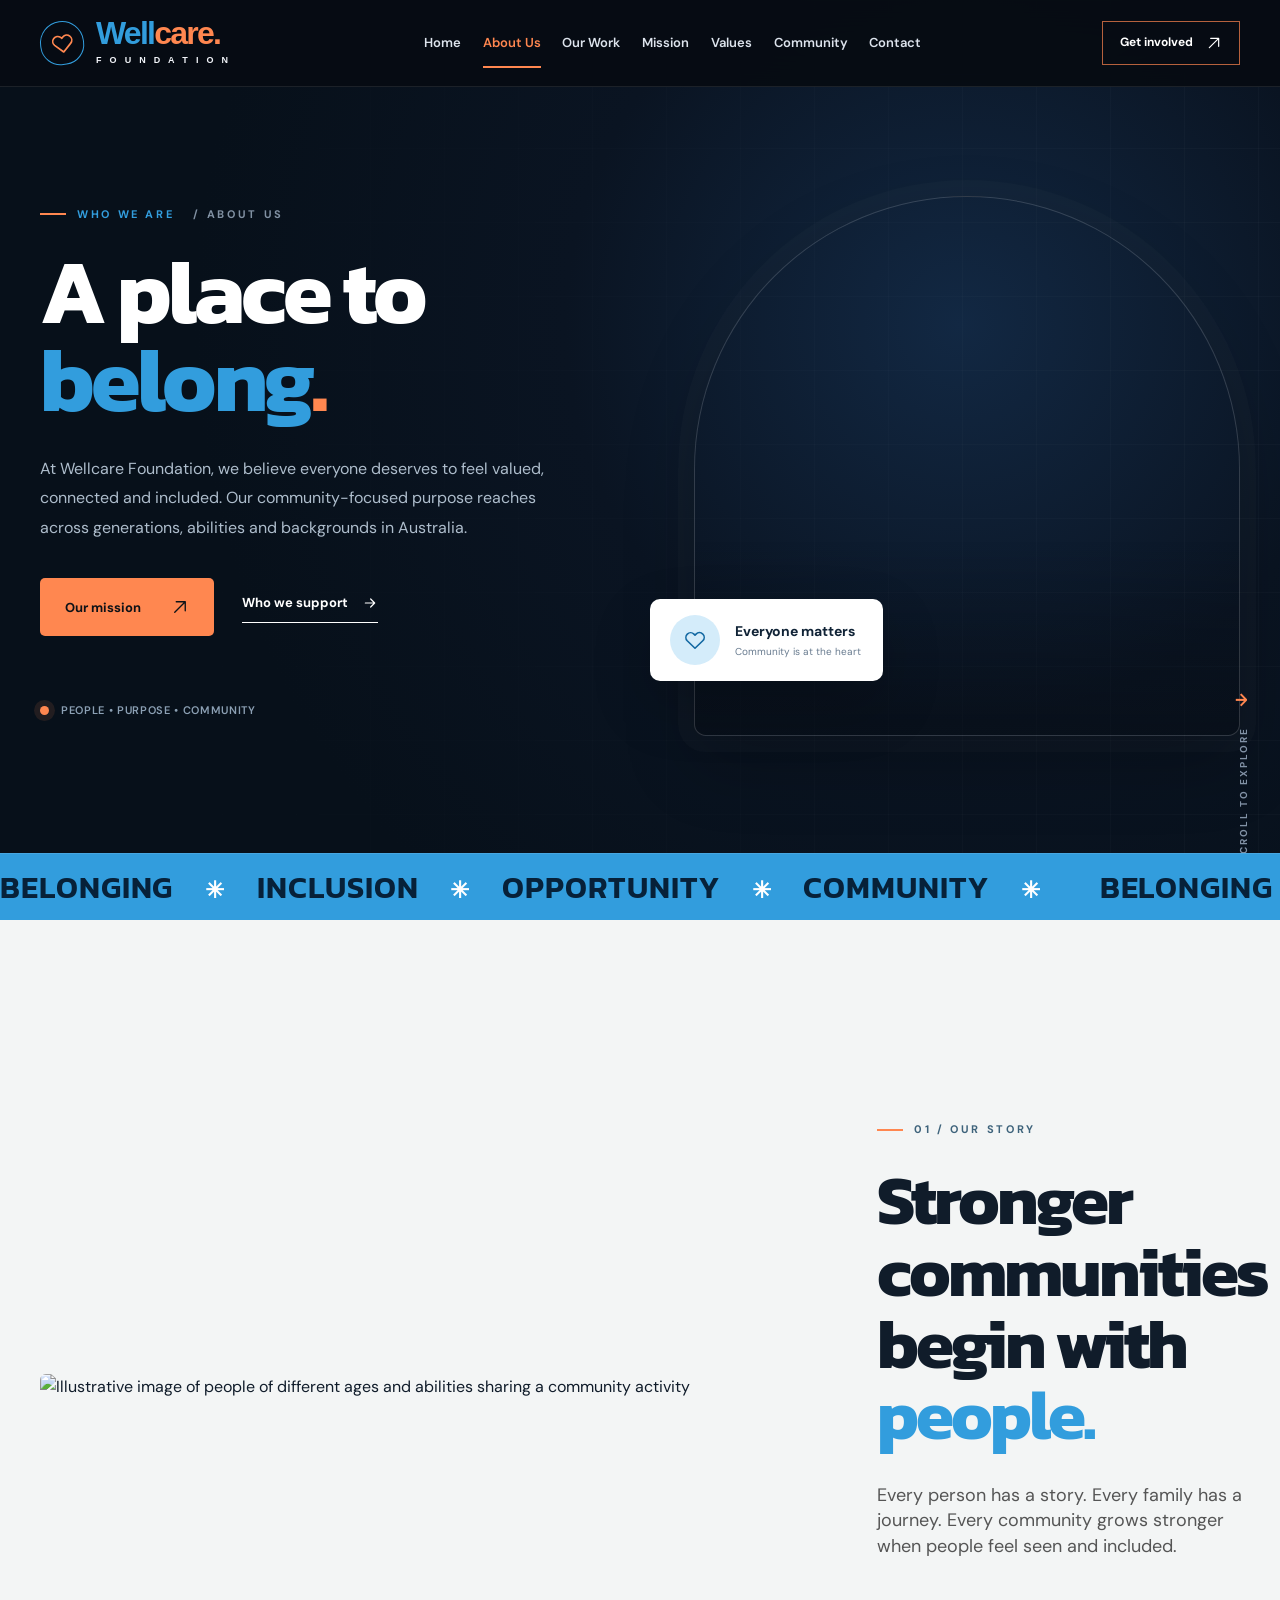
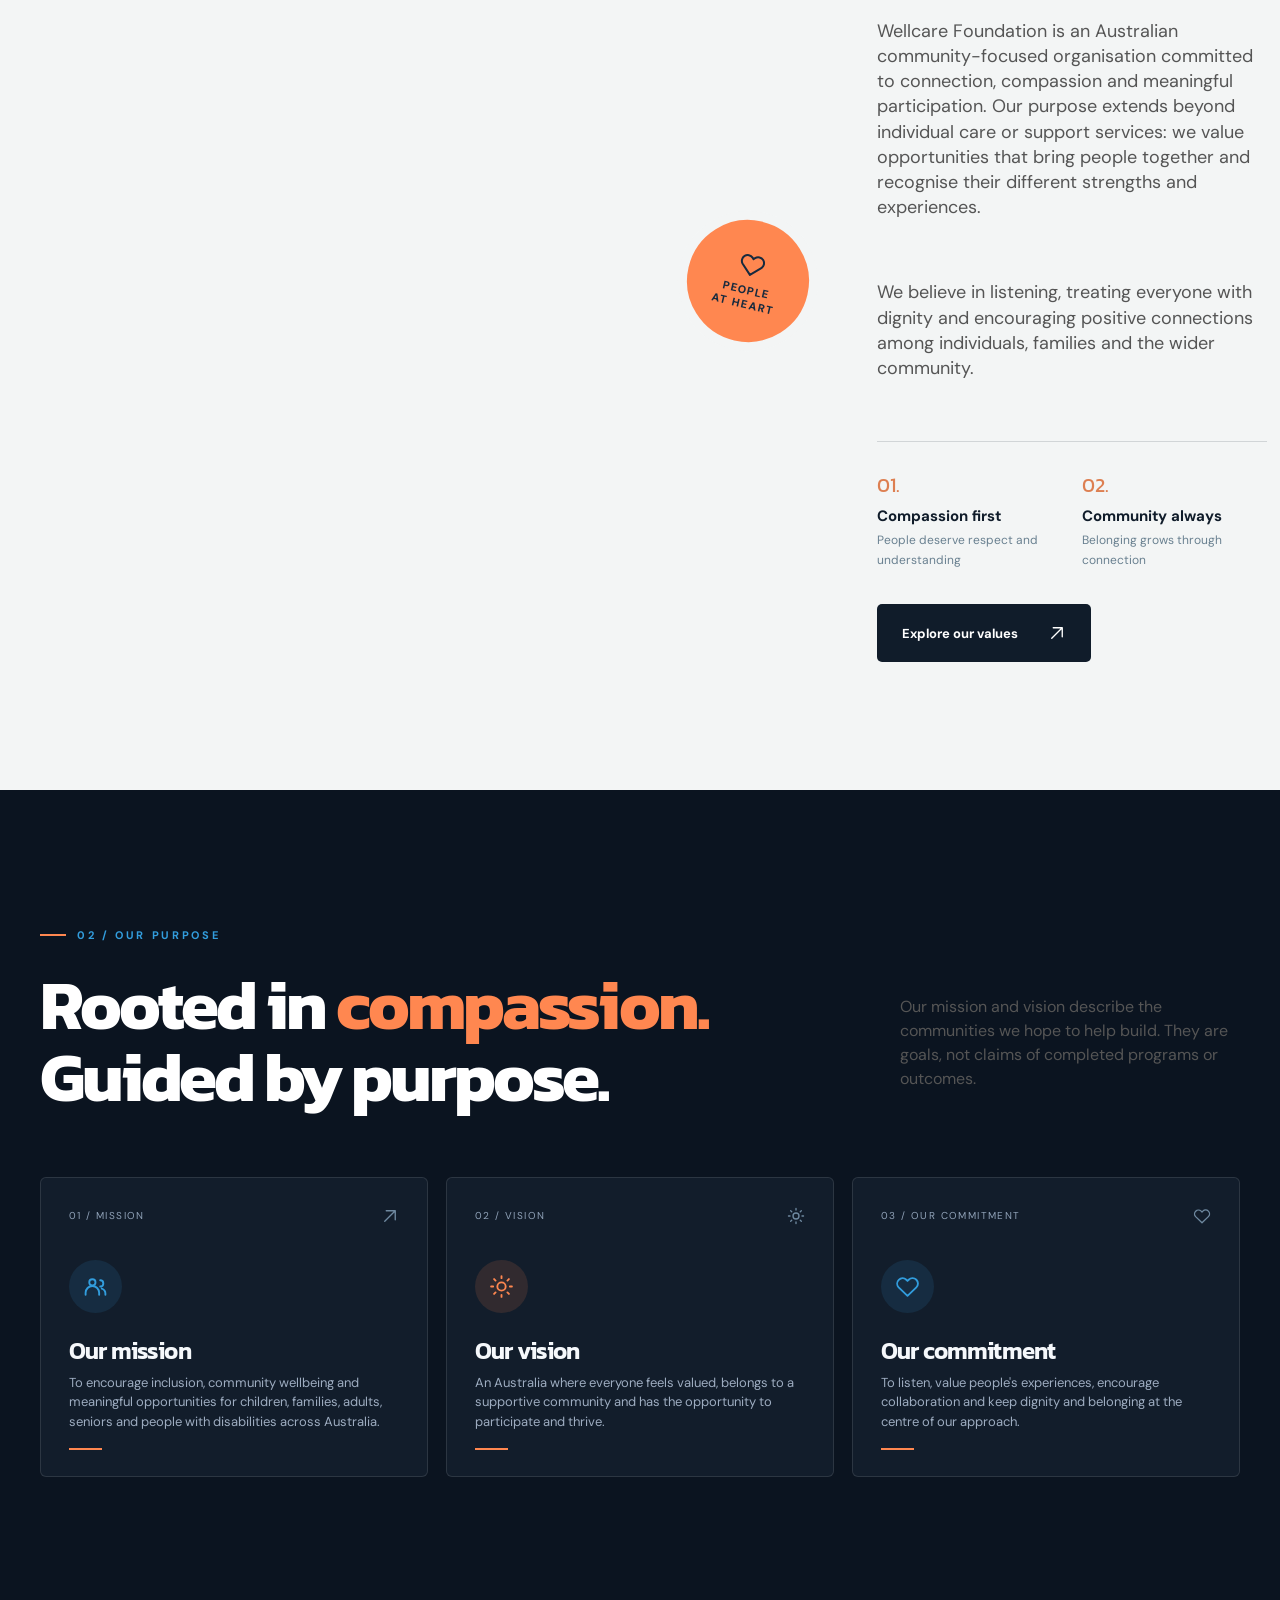
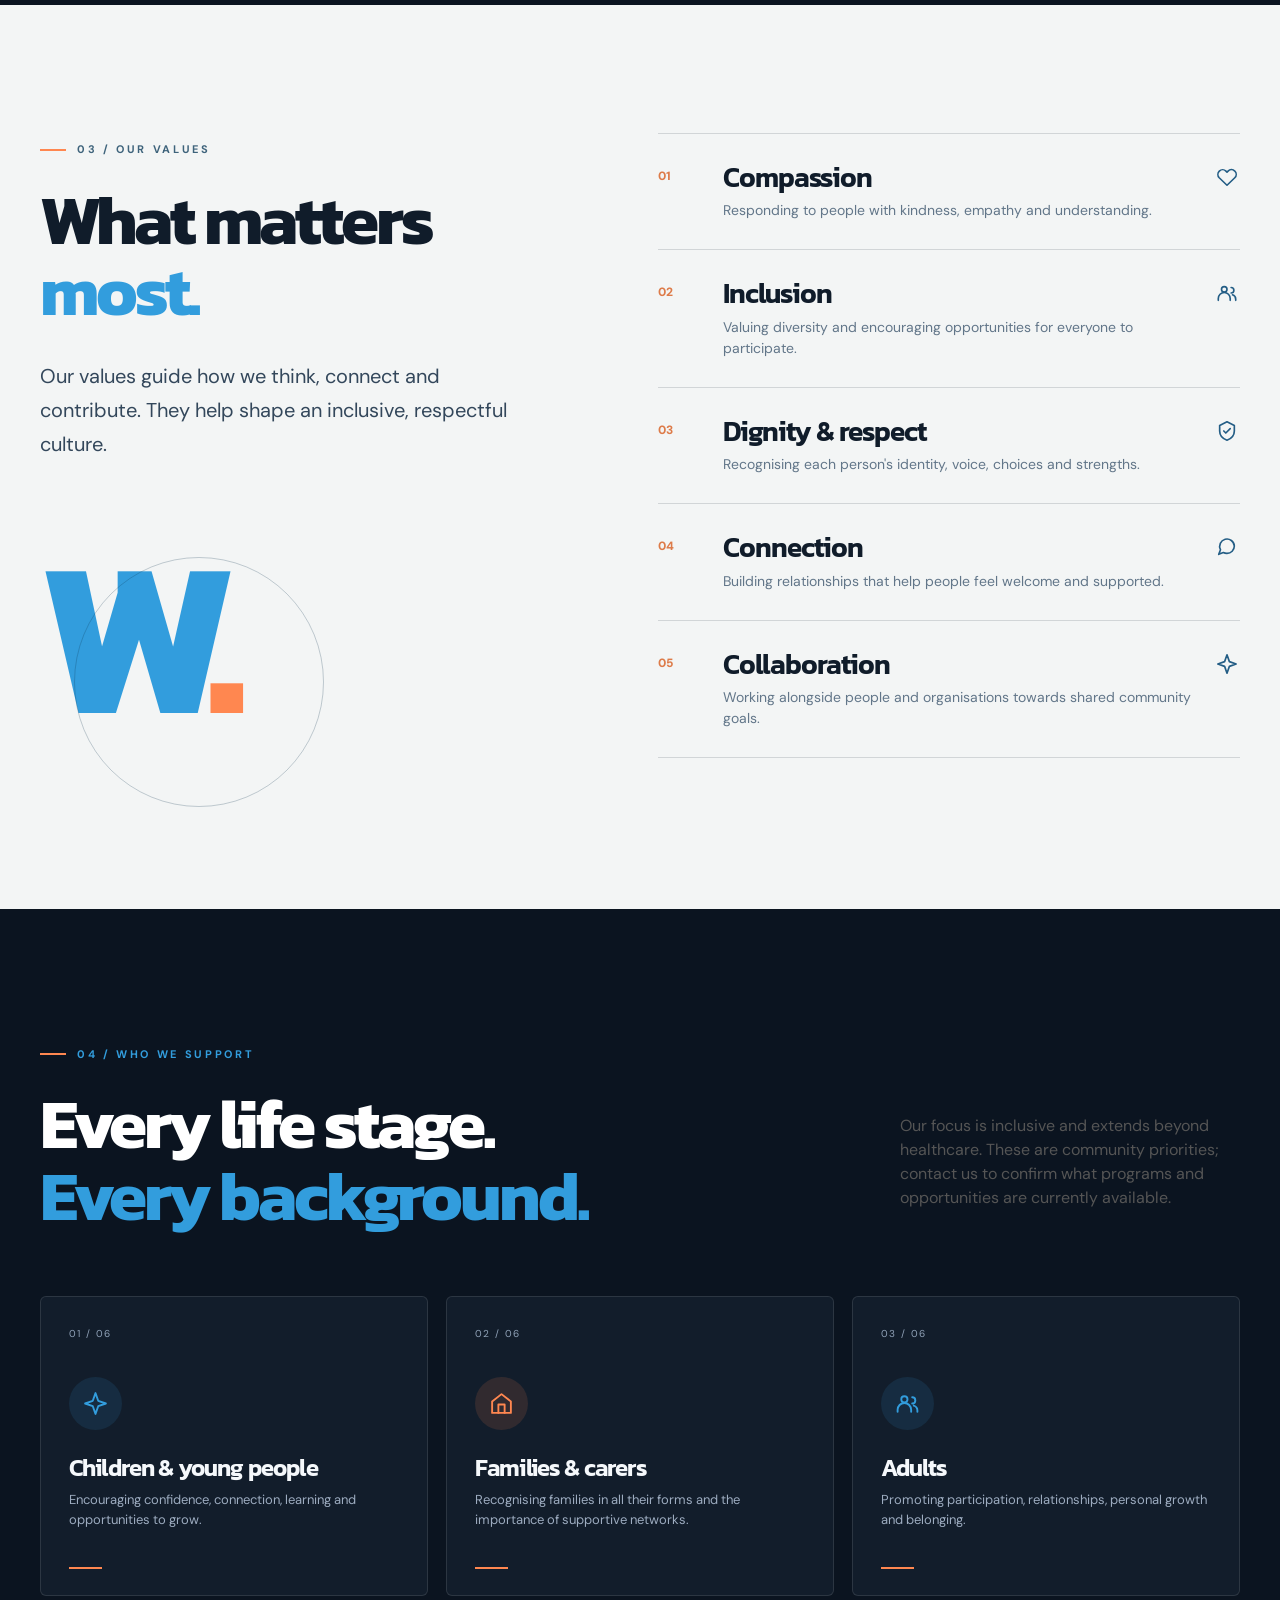
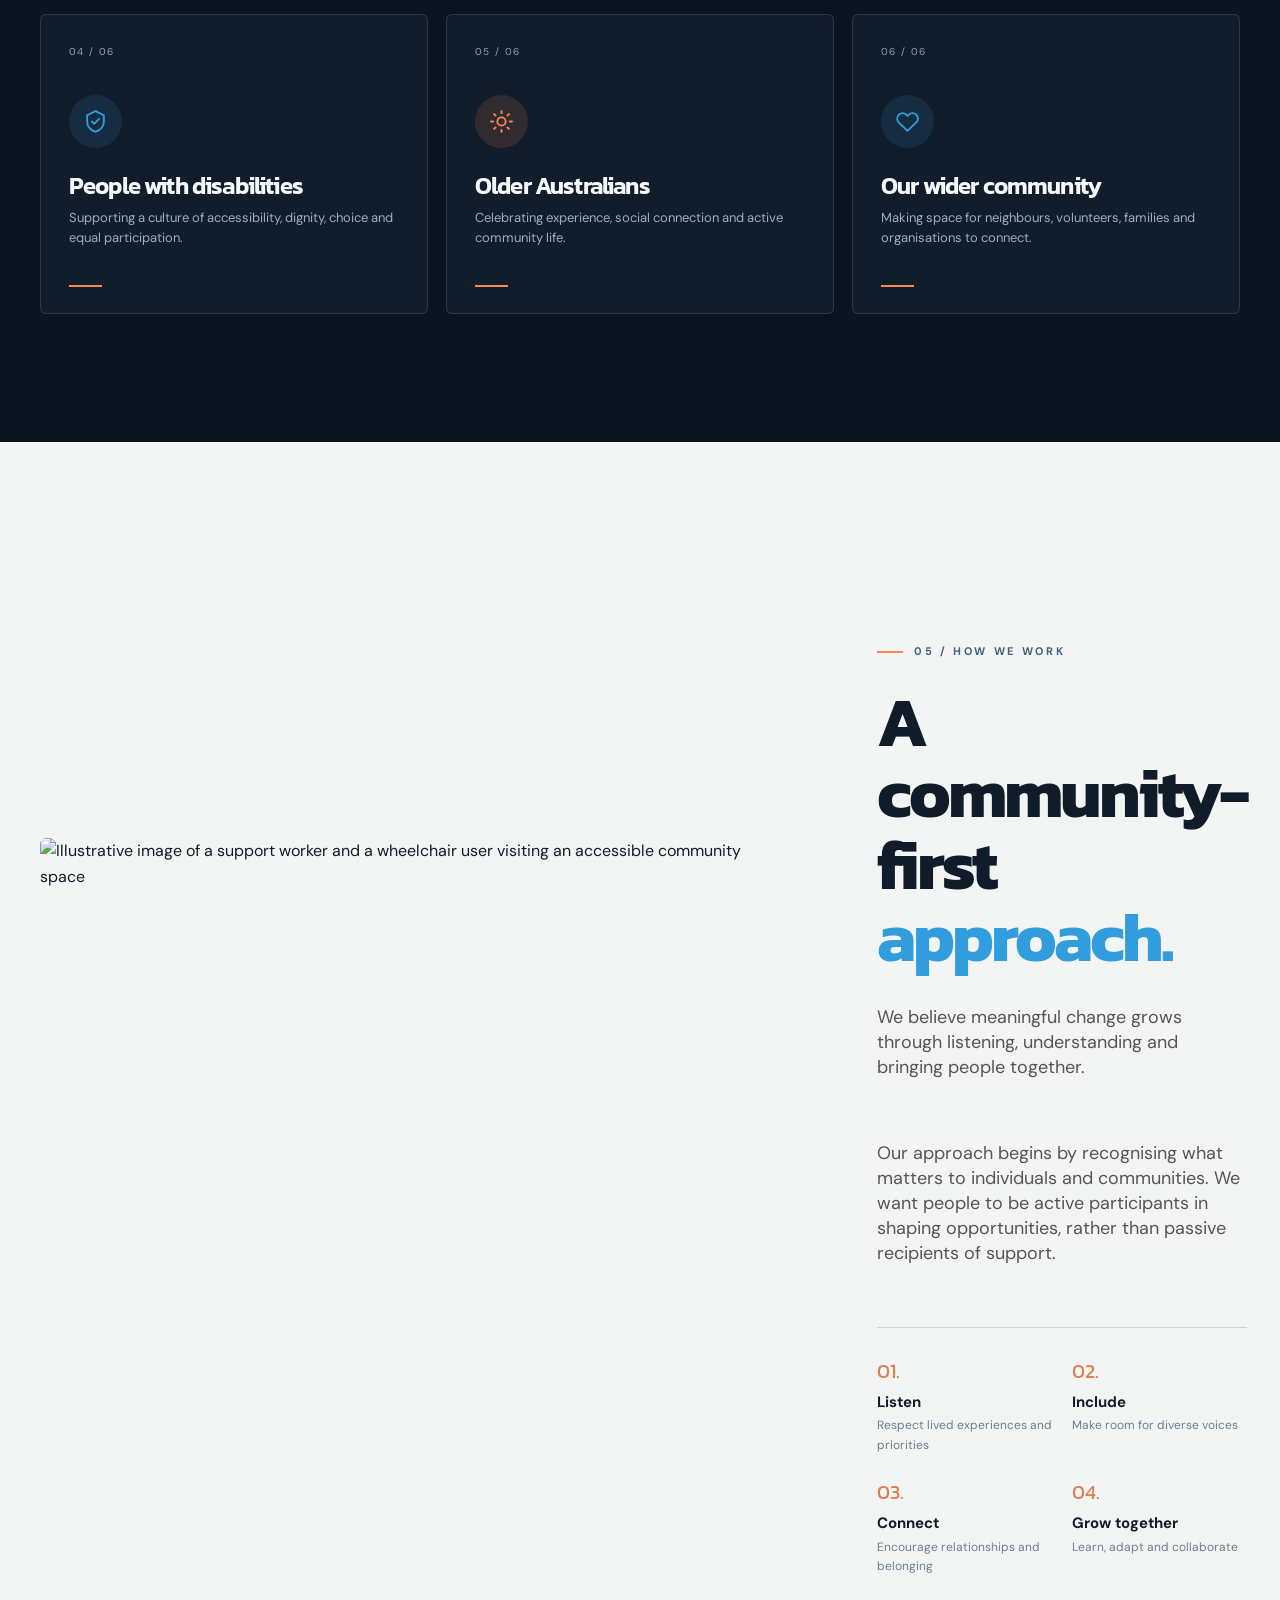
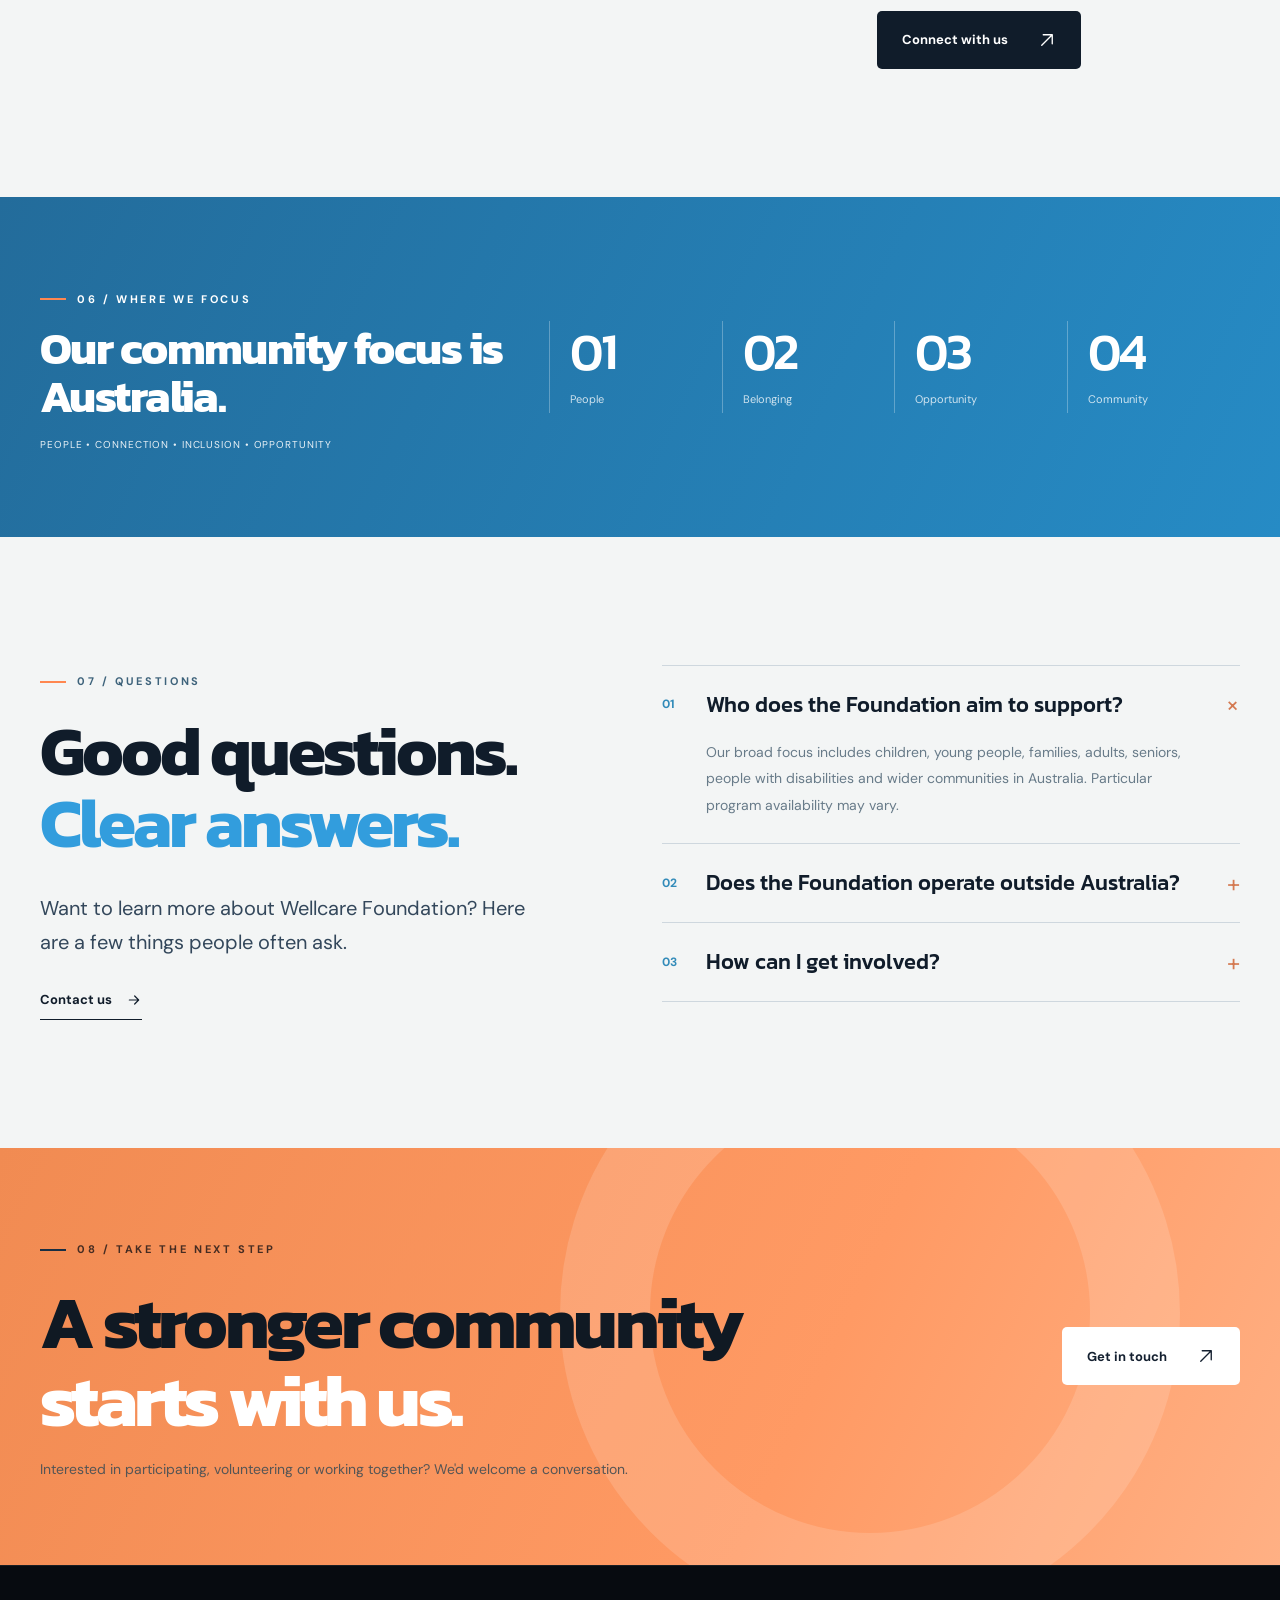
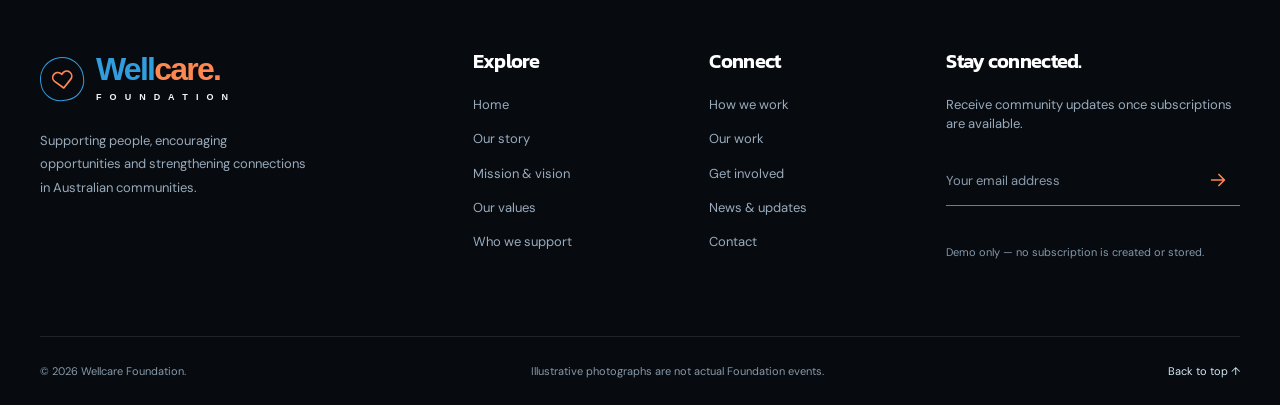
==== about.html @ 4d68d532 "Initial website development" ====
<!doctype html>
<html lang="en-AU">
<head>
  <meta charset="utf-8">
  <meta name="viewport" content="width=device-width, initial-scale=1">
  <meta name="theme-color" content="#070c13">
  <meta name="description" content="Learn about Wellcare Foundation's mission, vision and commitment to connection, inclusion and opportunities for children, families, adults, seniors and diverse communities in Australia.">
  <title>About Us | Wellcare Foundation Australia</title>
  <link rel="preconnect" href="https://fonts.googleapis.com">
  <link rel="preconnect" href="https://fonts.gstatic.com" crossorigin>
  <link href="https://fonts.googleapis.com/css2?family=DM+Sans:wght@400;500;600;700&family=Kanit:wght@400;500;600;700&display=swap" rel="stylesheet">
  <!-- Your supplied 13,018-line unified stylesheet, not a newly authored CSS file. -->
  <link rel="stylesheet" href="css/wellcare-foundation-unified.css">
  <script src="js/wellcare-foundation-main.js" defer></script>
</head>
<body class="wf-site">
  <a class="skip-link" href="#main-content">Skip to main content</a>
  <div class="scroll-progress" aria-hidden="true"></div>

  <!-- The same SVG icon names and classes used by the homepage. -->
  <svg xmlns="http://www.w3.org/2000/svg" class="svg-sprite" aria-hidden="true" focusable="false">
    <symbol id="i-arrow" viewBox="0 0 24 24"><path d="M5 12h14m-6-6 6 6-6 6"/></symbol>
    <symbol id="i-arrow-up-right" viewBox="0 0 24 24"><path d="M5 19 19 5M7 5h12v12"/></symbol>
    <symbol id="i-arrow-up" viewBox="0 0 24 24"><path d="M12 19V5m-6 6 6-6 6 6"/></symbol>
    <symbol id="i-heart" viewBox="0 0 24 24"><path d="M20.5 5.5a5.2 5.2 0 0 0-7.35 0L12 6.65l-1.15-1.15a5.2 5.2 0 0 0-7.35 7.35L12 21l8.5-8.15a5.2 5.2 0 0 0 0-7.35Z"/></symbol>
    <symbol id="i-people" viewBox="0 0 24 24"><circle cx="9" cy="8" r="3"/><path d="M2.5 20v-2a6.5 6.5 0 0 1 13 0v2m1-14a3 3 0 0 1 0 6m1.5 2a5 5 0 0 1 3.5 4.8V20"/></symbol>
    <symbol id="i-spark" viewBox="0 0 24 24"><path d="m12 2 2.6 7.4L22 12l-7.4 2.6L12 22l-2.6-7.4L2 12l7.4-2.6L12 2Z"/></symbol>
    <symbol id="i-shield" viewBox="0 0 24 24"><path d="m12 2 8 4v6c0 5.1-3.4 8.4-8 10-4.6-1.6-8-4.9-8-10V6l8-4Z"/><path d="m8.5 12 2.2 2.2 4.8-4.8"/></symbol>
    <symbol id="i-sun" viewBox="0 0 24 24"><circle cx="12" cy="12" r="4"/><path d="M12 2v2m0 16v2M4.9 4.9l1.4 1.4m11.4 11.4 1.4 1.4M2 12h2m16 0h2M4.9 19.1l1.4-1.4M17.7 6.3l1.4-1.4"/></symbol>
    <symbol id="i-home" viewBox="0 0 24 24"><path d="m3 10 9-7 9 7v11H3V10Z"/><path d="M9 21v-8h6v8"/></symbol>
    <symbol id="i-message" viewBox="0 0 24 24"><path d="M20 11a8 8 0 0 1-8 8 8.8 8.8 0 0 1-4-.9L3 20l1.9-5A8 8 0 1 1 20 11Z"/></symbol>
    <symbol id="i-pin" viewBox="0 0 24 24"><path d="M20 10c0 6-8 12-8 12S4 16 4 10a8 8 0 1 1 16 0Z"/><circle cx="12" cy="10" r="2.5"/></symbol>
  </svg>

  <!-- Inline equivalent of the homepage header: avoids editing your existing home component. -->
  <header class="header__area-3 site-header" id="site-header-bar">
    <div class="container header__inner-3">
      <a class="brand header__logo-2" href="index.html#home" aria-label="Wellcare Foundation homepage">
        <span class="brand__icon" aria-hidden="true"><svg class="icon"><use href="#i-heart"/></svg></span>
        <span class="brand__words"><span class="brand__name"><span class="brand__blue">Well</span><span class="brand__orange">care</span><span class="brand__period">.</span></span><span class="brand__descriptor">F O U N D A T I O N</span></span>
      </a>
      <nav class="header__nav-2 site-nav" id="primary-nav" aria-label="Main navigation">
        <ul class="main-menu-3 menu-anim">
          <li><a href="index.html#home">Home</a></li>
          <li><a href="#about-top" class="is-active" aria-current="page">About Us</a></li>
          <li><a href="index.html#services">Our Work</a></li>
          <li><a href="#mission">Mission</a></li>
          <li><a href="#values">Values</a></li>
          <li><a href="#who-we-support">Community</a></li>
          <li><a href="index.html#contact">Contact</a></li>
        </ul>
      </nav>
      <div class="header__nav-icon-3 site-header__actions">
        <a class="site-header__cta" href="#get-involved">Get involved <svg class="icon" aria-hidden="true"><use href="#i-arrow-up-right"/></svg></a>
        <button class="site-header__toggle" type="button" aria-controls="primary-nav" aria-expanded="false" aria-label="Open navigation menu"><span></span><span></span><span></span></button>
      </div>
    </div>
  </header>
  <div class="mobile-backdrop" hidden></div>

  <main id="main-content">
    <!-- 01: About hero. Uses .hero and .hero__art from your supplied CSS. -->
    <section class="hero" id="about-top" aria-labelledby="about-heading">
      <div class="hero__texture" aria-hidden="true"></div>
      <div class="container hero__inner">
        <div class="hero__copy reveal">
          <div class="eyebrow eyebrow--light"><span class="eyebrow__dash"></span> WHO WE ARE <span class="eyebrow__index">/ ABOUT US</span></div>
          <h1 class="section-title section-title--light" id="about-heading" style="font-size:clamp(52px,7vw,105px);line-height:.98;">A place to <br><span class="text-blue">belong<span class="accent-dot">.</span></span></h1>
          <p class="hero__intro">At Wellcare Foundation, we believe everyone deserves to feel valued, connected and included. Our community-focused purpose reaches across generations, abilities and backgrounds in Australia.</p>
          <div class="hero__actions">
            <a href="#mission" class="btn btn--orange">Our mission <svg class="icon" aria-hidden="true"><use href="#i-arrow-up-right"/></svg></a>
            <a href="#who-we-support" class="text-link text-link--light">Who we support <svg class="icon" aria-hidden="true"><use href="#i-arrow"/></svg></a>
          </div>
          <div class="hero__bottom"><span class="hero__pulse" aria-hidden="true"></span><span>People • Purpose • Community</span></div>
        </div>
        <div class="hero__art reveal" role="img" aria-label="Illustrative community event showing volunteers and an older participant" style="background-image:linear-gradient(0deg,rgba(7,12,19,.45),transparent 36%),url('assets/img/about/hero-community.webp');background-size:cover;background-position:53% center;">
          <div class="hero__floating-card"><span class="round-icon round-icon--blue"><svg class="icon" aria-hidden="true"><use href="#i-heart"/></svg></span><span><strong>Everyone matters</strong><small>Community is at the heart</small></span></div>
        </div>
      </div>
      <div class="hero__side-note" aria-hidden="true">SCROLL TO EXPLORE <span>↓</span></div>
    </section>

    <!-- 02: Brand ticker. Three spans are intentional for continuous animation. -->
    <div class="ticker" aria-label="Belonging, inclusion, opportunity and community">
      <div class="ticker__track" aria-hidden="true">
        <span>BELONGING <b>✳</b> INCLUSION <b>✳</b> OPPORTUNITY <b>✳</b> COMMUNITY <b>✳</b></span>
        <span>BELONGING <b>✳</b> INCLUSION <b>✳</b> OPPORTUNITY <b>✳</b> COMMUNITY <b>✳</b></span>
        <span>BELONGING <b>✳</b> INCLUSION <b>✳</b> OPPORTUNITY <b>✳</b> COMMUNITY <b>✳</b></span>
      </div>
    </div>

    <!-- 03: About story. Uses existing about grid, image and typography styles. -->
    <section class="section section--light about" id="our-story" aria-labelledby="story-heading">
      <div class="container about__grid">
        <div class="about__image reveal">
          <figure class="media-placeholder">
            <img src="assets/img/about/community-connections.webp" alt="Illustrative image of people of different ages and abilities sharing a community activity" width="1448" height="1086" loading="lazy" decoding="async" style="width:100%;height:550px;object-fit:cover;object-position:center;">
          </figure>
          <div class="about__seal" aria-hidden="true"><svg class="icon"><use href="#i-heart"/></svg><span>PEOPLE<br>AT HEART</span></div>
        </div>
        <div class="about__content reveal">
          <div class="eyebrow"><span class="eyebrow__dash"></span> 01 / OUR STORY</div>
          <h2 class="section-title" id="story-heading">Stronger communities begin with <span class="text-blue">people.</span></h2>
          <p class="section-lead">Every person has a story. Every family has a journey. Every community grows stronger when people feel seen and included.</p>
          <p class="body-copy">Wellcare Foundation is an Australian community-focused organisation committed to connection, compassion and meaningful participation. Our purpose extends beyond individual care or support services: we value opportunities that bring people together and recognise their different strengths and experiences.</p>
          <p class="body-copy">We believe in listening, treating everyone with dignity and encouraging positive connections among individuals, families and the wider community.</p>
          <div class="about__mini-grid">
            <div><span class="about__line-number">01.</span><strong>Compassion first</strong><small>People deserve respect and understanding</small></div>
            <div><span class="about__line-number">02.</span><strong>Community always</strong><small>Belonging grows through connection</small></div>
          </div>
          <a href="#values" class="btn btn--dark">Explore our values <svg class="icon" aria-hidden="true"><use href="#i-arrow-up-right"/></svg></a>
        </div>
      </div>
    </section>

    <!-- 04: Mission and vision. Existing .service-card grid; no CSS addition. -->
    <section class="section section--dark services" id="mission" aria-labelledby="mission-heading">
      <div class="container">
        <div class="section-heading reveal">
          <div><div class="eyebrow eyebrow--light"><span class="eyebrow__dash"></span> 02 / OUR PURPOSE</div><h2 class="section-title section-title--light" id="mission-heading">Rooted in <span class="text-orange">compassion.</span> <br>Guided by purpose.</h2></div>
          <div class="section-heading__aside"><p>Our mission and vision describe the communities we hope to help build. They are goals, not claims of completed programs or outcomes.</p></div>
        </div>
        <div class="services__grid">
          <article class="service-card reveal">
            <span class="service-card__top"><span class="service-card__number">01 / MISSION</span><svg class="icon icon--arrow" aria-hidden="true"><use href="#i-arrow-up-right"/></svg></span>
            <span class="service-card__icon"><svg class="icon" aria-hidden="true"><use href="#i-people"/></svg></span>
            <h3>Our mission</h3><p>To encourage inclusion, community wellbeing and meaningful opportunities for children, families, adults, seniors and people with disabilities across Australia.</p><span class="service-card__rule"></span>
          </article>
          <article class="service-card reveal">
            <span class="service-card__top"><span class="service-card__number">02 / VISION</span><svg class="icon icon--arrow" aria-hidden="true"><use href="#i-sun"/></svg></span>
            <span class="service-card__icon"><svg class="icon" aria-hidden="true"><use href="#i-sun"/></svg></span>
            <h3>Our vision</h3><p>An Australia where everyone feels valued, belongs to a supportive community and has the opportunity to participate and thrive.</p><span class="service-card__rule"></span>
          </article>
          <article class="service-card reveal">
            <span class="service-card__top"><span class="service-card__number">03 / OUR COMMITMENT</span><svg class="icon icon--arrow" aria-hidden="true"><use href="#i-heart"/></svg></span>
            <span class="service-card__icon"><svg class="icon" aria-hidden="true"><use href="#i-heart"/></svg></span>
            <h3>Our commitment</h3><p>To listen, value people's experiences, encourage collaboration and keep dignity and belonging at the centre of our approach.</p><span class="service-card__rule"></span>
          </article>
        </div>
      </div>
    </section>

    <!-- 05: Values. Existing two-column why grid. -->
    <section class="section section--light why" id="values" aria-labelledby="values-heading">
      <div class="container why__grid">
        <div class="why__intro reveal">
          <div class="eyebrow"><span class="eyebrow__dash"></span> 03 / OUR VALUES</div>
          <h2 class="section-title" id="values-heading">What matters <span class="text-blue">most.</span></h2>
          <p class="section-lead">Our values guide how we think, connect and contribute. They help shape an inclusive, respectful culture.</p>
          <div class="why__graphic" aria-hidden="true"><span>W<span>.</span></span><div class="why__graphic-ring"></div></div>
        </div>
        <div class="why__list">
          <article class="why-item reveal"><span class="why-item__number">01</span><div><h3>Compassion</h3><p>Responding to people with kindness, empathy and understanding.</p></div><svg class="icon" aria-hidden="true"><use href="#i-heart"/></svg></article>
          <article class="why-item reveal"><span class="why-item__number">02</span><div><h3>Inclusion</h3><p>Valuing diversity and encouraging opportunities for everyone to participate.</p></div><svg class="icon" aria-hidden="true"><use href="#i-people"/></svg></article>
          <article class="why-item reveal"><span class="why-item__number">03</span><div><h3>Dignity &amp; respect</h3><p>Recognising each person's identity, voice, choices and strengths.</p></div><svg class="icon" aria-hidden="true"><use href="#i-shield"/></svg></article>
          <article class="why-item reveal"><span class="why-item__number">04</span><div><h3>Connection</h3><p>Building relationships that help people feel welcome and supported.</p></div><svg class="icon" aria-hidden="true"><use href="#i-message"/></svg></article>
          <article class="why-item reveal"><span class="why-item__number">05</span><div><h3>Collaboration</h3><p>Working alongside people and organisations towards shared community goals.</p></div><svg class="icon" aria-hidden="true"><use href="#i-spark"/></svg></article>
        </div>
      </div>
    </section>

    <!-- 06: Who we support. Card structure is exactly the homepage .service-card markup. -->
    <section class="section section--dark services" id="who-we-support" aria-labelledby="people-heading">
      <div class="container">
        <div class="section-heading reveal">
          <div><div class="eyebrow eyebrow--light"><span class="eyebrow__dash"></span> 04 / WHO WE SUPPORT</div><h2 class="section-title section-title--light" id="people-heading">Every life stage. <br><span class="text-blue">Every background.</span></h2></div>
          <div class="section-heading__aside"><p>Our focus is inclusive and extends beyond healthcare. These are community priorities; contact us to confirm what programs and opportunities are currently available.</p></div>
        </div>
        <div class="services__grid">
          <article class="service-card reveal"><span class="service-card__top"><span>01 / 06</span></span><span class="service-card__icon"><svg class="icon" aria-hidden="true"><use href="#i-spark"/></svg></span><h3>Children &amp; young people</h3><p>Encouraging confidence, connection, learning and opportunities to grow.</p><span class="service-card__rule"></span></article>
          <article class="service-card reveal"><span class="service-card__top"><span>02 / 06</span></span><span class="service-card__icon"><svg class="icon" aria-hidden="true"><use href="#i-home"/></svg></span><h3>Families &amp; carers</h3><p>Recognising families in all their forms and the importance of supportive networks.</p><span class="service-card__rule"></span></article>
          <article class="service-card reveal"><span class="service-card__top"><span>03 / 06</span></span><span class="service-card__icon"><svg class="icon" aria-hidden="true"><use href="#i-people"/></svg></span><h3>Adults</h3><p>Promoting participation, relationships, personal growth and belonging.</p><span class="service-card__rule"></span></article>
          <article class="service-card reveal"><span class="service-card__top"><span>04 / 06</span></span><span class="service-card__icon"><svg class="icon" aria-hidden="true"><use href="#i-shield"/></svg></span><h3>People with disabilities</h3><p>Supporting a culture of accessibility, dignity, choice and equal participation.</p><span class="service-card__rule"></span></article>
          <article class="service-card reveal"><span class="service-card__top"><span>05 / 06</span></span><span class="service-card__icon"><svg class="icon" aria-hidden="true"><use href="#i-sun"/></svg></span><h3>Older Australians</h3><p>Celebrating experience, social connection and active community life.</p><span class="service-card__rule"></span></article>
          <article class="service-card reveal"><span class="service-card__top"><span>06 / 06</span></span><span class="service-card__icon"><svg class="icon" aria-hidden="true"><use href="#i-heart"/></svg></span><h3>Our wider community</h3><p>Making space for neighbours, volunteers, families and organisations to connect.</p><span class="service-card__rule"></span></article>
        </div>
      </div>
    </section>

    <!-- 07: How we work. Reuses about grid, image and mini cards. -->
    <section class="section section--light about" id="how-we-work" aria-labelledby="approach-heading">
      <div class="container about__grid">
        <div class="about__image reveal">
          <figure class="media-placeholder">
            <img src="assets/img/about/inclusive-participation.webp" alt="Illustrative image of a support worker and a wheelchair user visiting an accessible community space" width="1448" height="1086" loading="lazy" decoding="async" style="width:100%;height:550px;object-fit:cover;object-position:center;">
          </figure>
        </div>
        <div class="about__content reveal">
          <div class="eyebrow"><span class="eyebrow__dash"></span> 05 / HOW WE WORK</div>
          <h2 class="section-title" id="approach-heading">A community-first <span class="text-blue">approach.</span></h2>
          <p class="section-lead">We believe meaningful change grows through listening, understanding and bringing people together.</p>
          <p class="body-copy">Our approach begins by recognising what matters to individuals and communities. We want people to be active participants in shaping opportunities, rather than passive recipients of support.</p>
          <div class="about__mini-grid">
            <div><span class="about__line-number">01.</span><strong>Listen</strong><small>Respect lived experiences and priorities</small></div>
            <div><span class="about__line-number">02.</span><strong>Include</strong><small>Make room for diverse voices</small></div>
            <div><span class="about__line-number">03.</span><strong>Connect</strong><small>Encourage relationships and belonging</small></div>
            <div><span class="about__line-number">04.</span><strong>Grow together</strong><small>Learn, adapt and collaborate</small></div>
          </div>
          <a href="#get-involved" class="btn btn--dark">Connect with us <svg class="icon" aria-hidden="true"><use href="#i-arrow-up-right"/></svg></a>
        </div>
      </div>
    </section>

    <!-- 08: Australia focus. Numbered columns are principles, NOT performance metrics. -->
    <section class="stats" aria-labelledby="australia-heading">
      <div class="container">
        <div class="stats__intro reveal"><div class="eyebrow eyebrow--light"><span class="eyebrow__dash"></span> 06 / WHERE WE FOCUS</div><h2 id="australia-heading">Our community focus is Australia.</h2><p>PEOPLE • CONNECTION • INCLUSION • OPPORTUNITY</p></div>
        <div class="stats__grid reveal" aria-label="Our four areas of emphasis">
          <div class="stat"><span class="stat__value">01</span><span class="stat__label">People</span></div>
          <div class="stat"><span class="stat__value">02</span><span class="stat__label">Belonging</span></div>
          <div class="stat"><span class="stat__value">03</span><span class="stat__label">Opportunity</span></div>
          <div class="stat"><span class="stat__value">04</span><span class="stat__label">Community</span></div>
        </div>
      </div>
    </section>

    <!-- 09: FAQ. Accessible native details elements; script closes other open panels. -->
    <section class="section section--light faq" id="faq" aria-labelledby="faq-heading">
      <div class="container faq__grid">
        <div class="faq__intro reveal"><div class="eyebrow"><span class="eyebrow__dash"></span> 07 / QUESTIONS</div><h2 class="section-title" id="faq-heading">Good questions. <br><span class="text-blue">Clear answers.</span></h2><p class="section-lead">Want to learn more about Wellcare Foundation? Here are a few things people often ask.</p><a href="index.html#contact" class="text-link">Contact us <svg class="icon" aria-hidden="true"><use href="#i-arrow"/></svg></a></div>
        <div class="faq__items reveal">
          <details class="faq-item" open><summary><span>01</span> Who does the Foundation aim to support? <span class="faq-item__plus" aria-hidden="true">+</span></summary><p>Our broad focus includes children, young people, families, adults, seniors, people with disabilities and wider communities in Australia. Particular program availability may vary.</p></details>
          <details class="faq-item"><summary><span>02</span> Does the Foundation operate outside Australia? <span class="faq-item__plus" aria-hidden="true">+</span></summary><p>Our current programs focus on Australia.</p></details>
          <details class="faq-item"><summary><span>03</span> How can I get involved? <span class="faq-item__plus" aria-hidden="true">+</span></summary><p>You can get in touch to ask about current volunteering, community participation or partnership opportunities. Please confirm availability with our team.</p></details>
        </div>
      </div>
    </section>

    <!-- 10: CTA uses the existing orange .cta section and buttons. -->
    <section class="cta" id="get-involved" aria-labelledby="cta-heading">
      <div class="container cta__inner reveal">
        <div><div class="eyebrow"><span class="eyebrow__dash"></span> 08 / TAKE THE NEXT STEP</div><h2 id="cta-heading">A stronger community <br><em>starts with us.</em></h2><p>Interested in participating, volunteering or working together? We'd welcome a conversation.</p></div>
        <a href="index.html#contact" class="btn btn--white">Get in touch <svg class="icon" aria-hidden="true"><use href="#i-arrow-up-right"/></svg></a>
        <div class="cta__shape" aria-hidden="true"></div>
      </div>
    </section>
  </main>

  <!-- Inline equivalent of homepage footer avoids broken cross-page #anchors. -->
  <footer class="site-footer" id="footer">
    <div class="container">
      <div class="site-footer__top">
        <div class="site-footer__identity">
          <a class="brand brand--footer" href="index.html#home" aria-label="Wellcare Foundation homepage"><span class="brand__icon" aria-hidden="true"><svg class="icon"><use href="#i-heart"/></svg></span><span class="brand__words"><span class="brand__name"><span class="brand__blue">Well</span><span class="brand__orange">care</span><span class="brand__period">.</span></span><span class="brand__descriptor">F O U N D A T I O N</span></span></a>
          <p>Supporting people, encouraging opportunities and strengthening connections in Australian communities.</p>
        </div>
        <div class="site-footer__links"><h3>Explore</h3><a href="index.html#home">Home</a><a href="#our-story">Our story</a><a href="#mission">Mission &amp; vision</a><a href="#values">Our values</a><a href="#who-we-support">Who we support</a></div>
        <div class="site-footer__links"><h3>Connect</h3><a href="#how-we-work">How we work</a><a href="index.html#services">Our work</a><a href="#get-involved">Get involved</a><a href="index.html#news">News &amp; updates</a><a href="index.html#contact">Contact</a></div>
        <div class="site-footer__newsletter"><h3>Stay connected.</h3><p>Receive community updates once subscriptions are available.</p><form id="newsletter-form" class="newsletter-form" novalidate><label class="visually-hidden" for="newsletter-email">Your email address</label><input id="newsletter-email" name="email" type="email" autocomplete="email" placeholder="Your email address" required><button type="submit" aria-label="Preview newsletter signup"><svg class="icon" aria-hidden="true"><use href="#i-arrow"/></svg></button></form><p class="newsletter-status" id="newsletter-status" role="status" aria-live="polite"></p><small>Demo only — no subscription is created or stored.</small></div>
      </div>
      <div class="site-footer__bottom"><span>© <span id="footer-year">2026</span> Wellcare Foundation.</span><span>Illustrative photographs are not actual Foundation events.</span><a href="#about-top">Back to top ↑</a></div>
    </div>
  </footer>
  <button class="back-to-top" type="button" aria-label="Back to top"><svg class="icon"><use href="#i-arrow-up"/></svg></button>
</body>
</html>
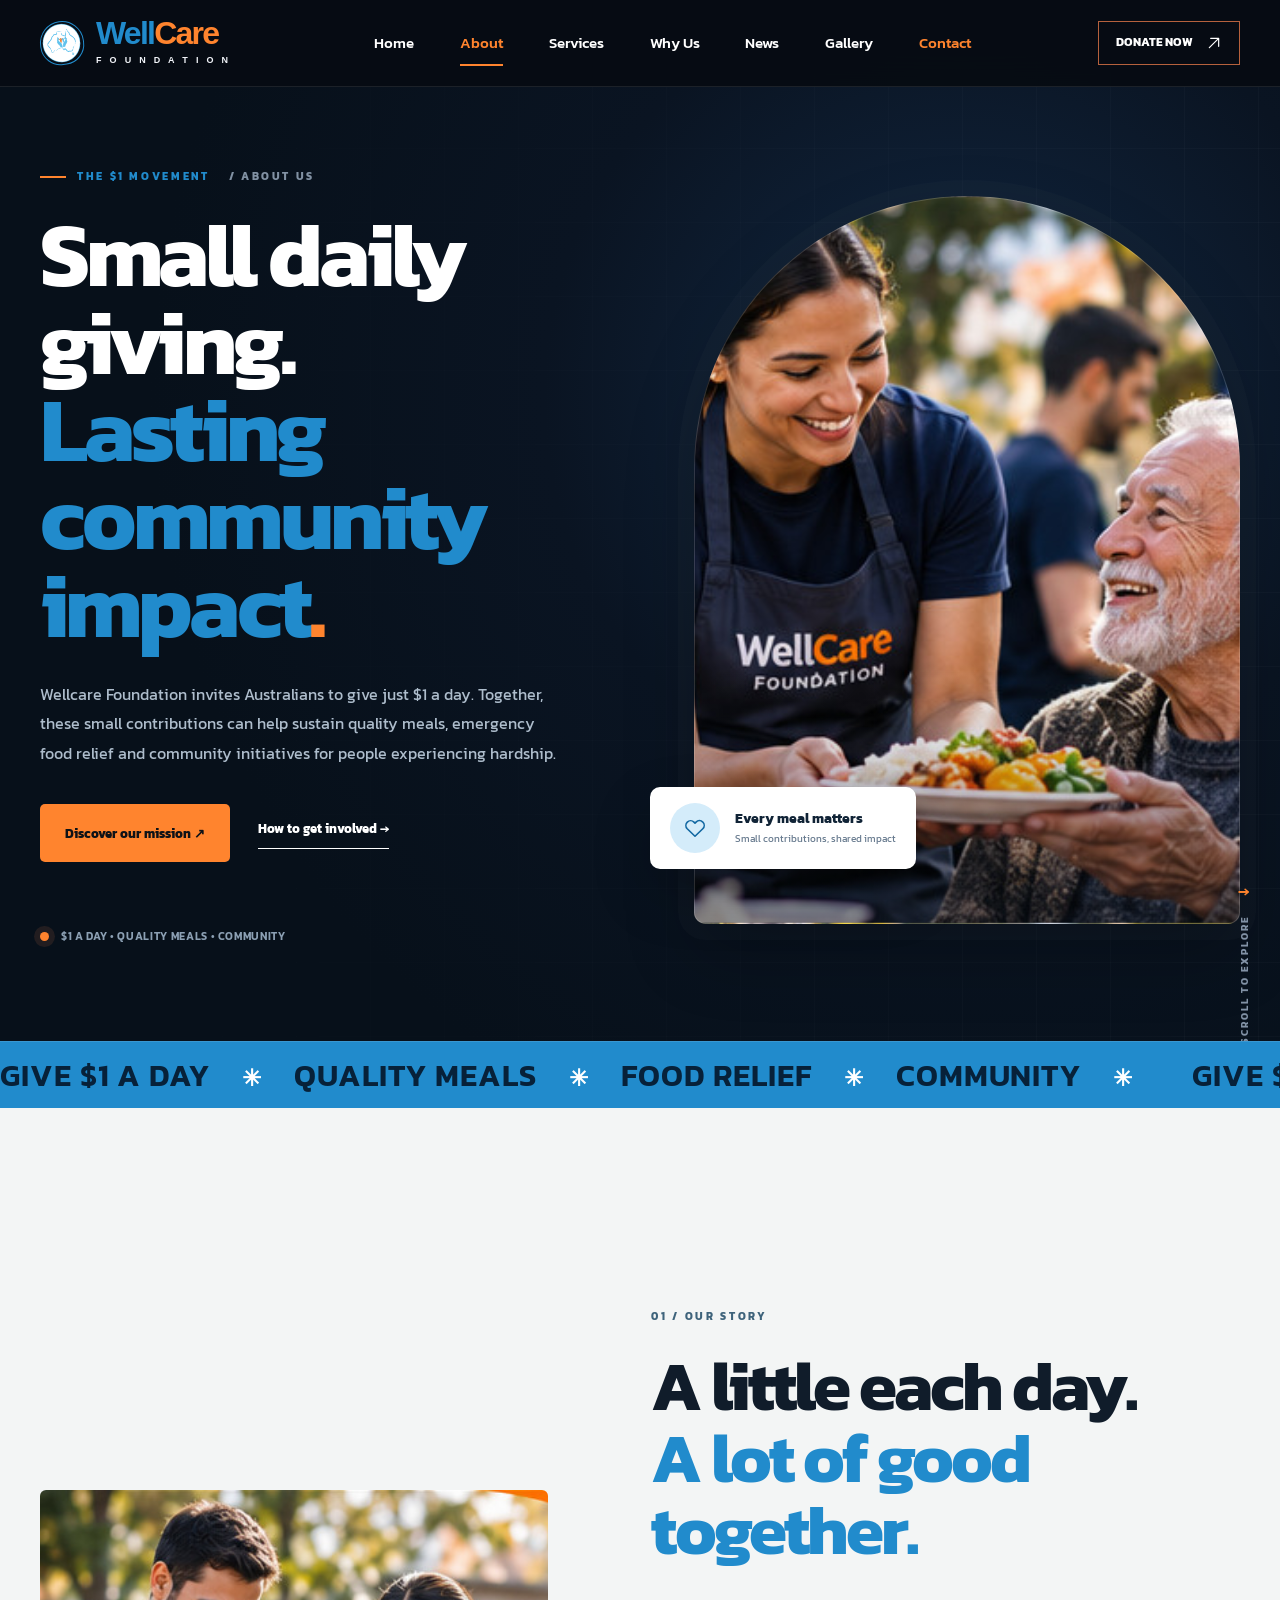
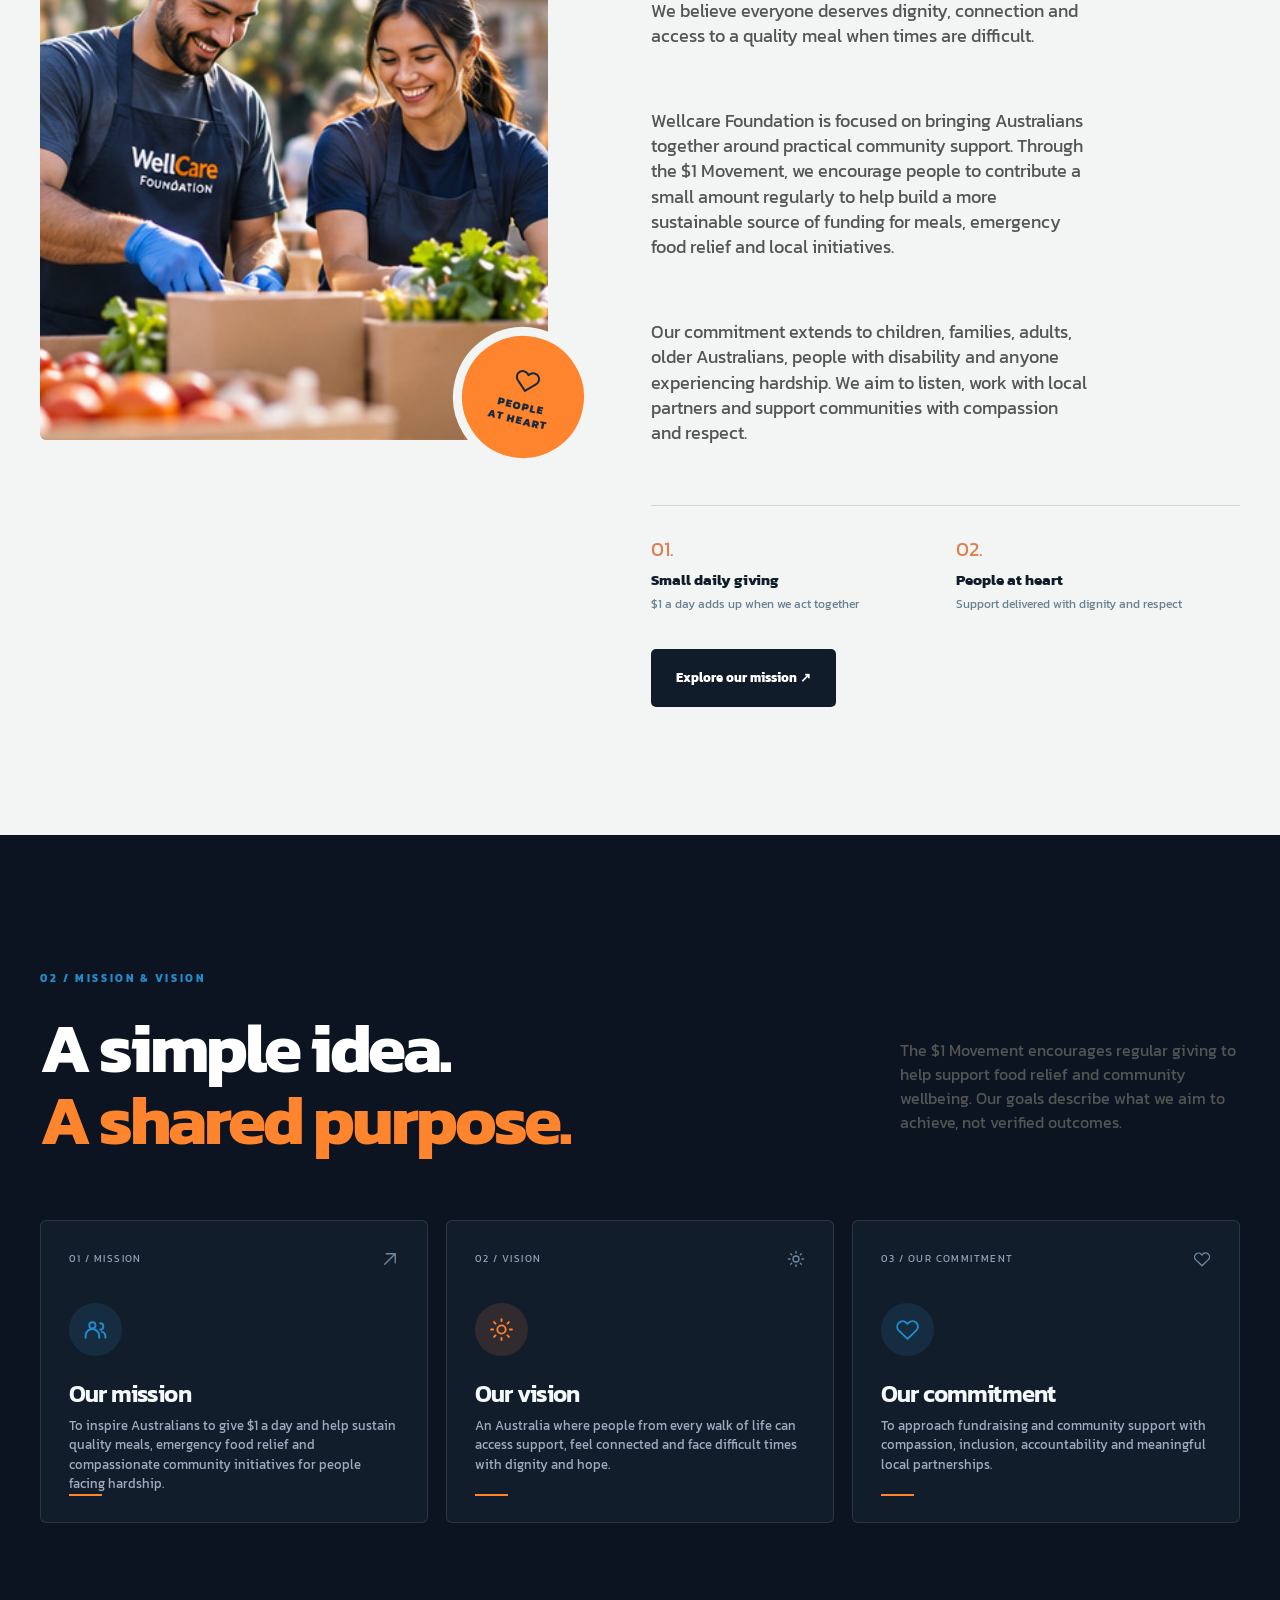
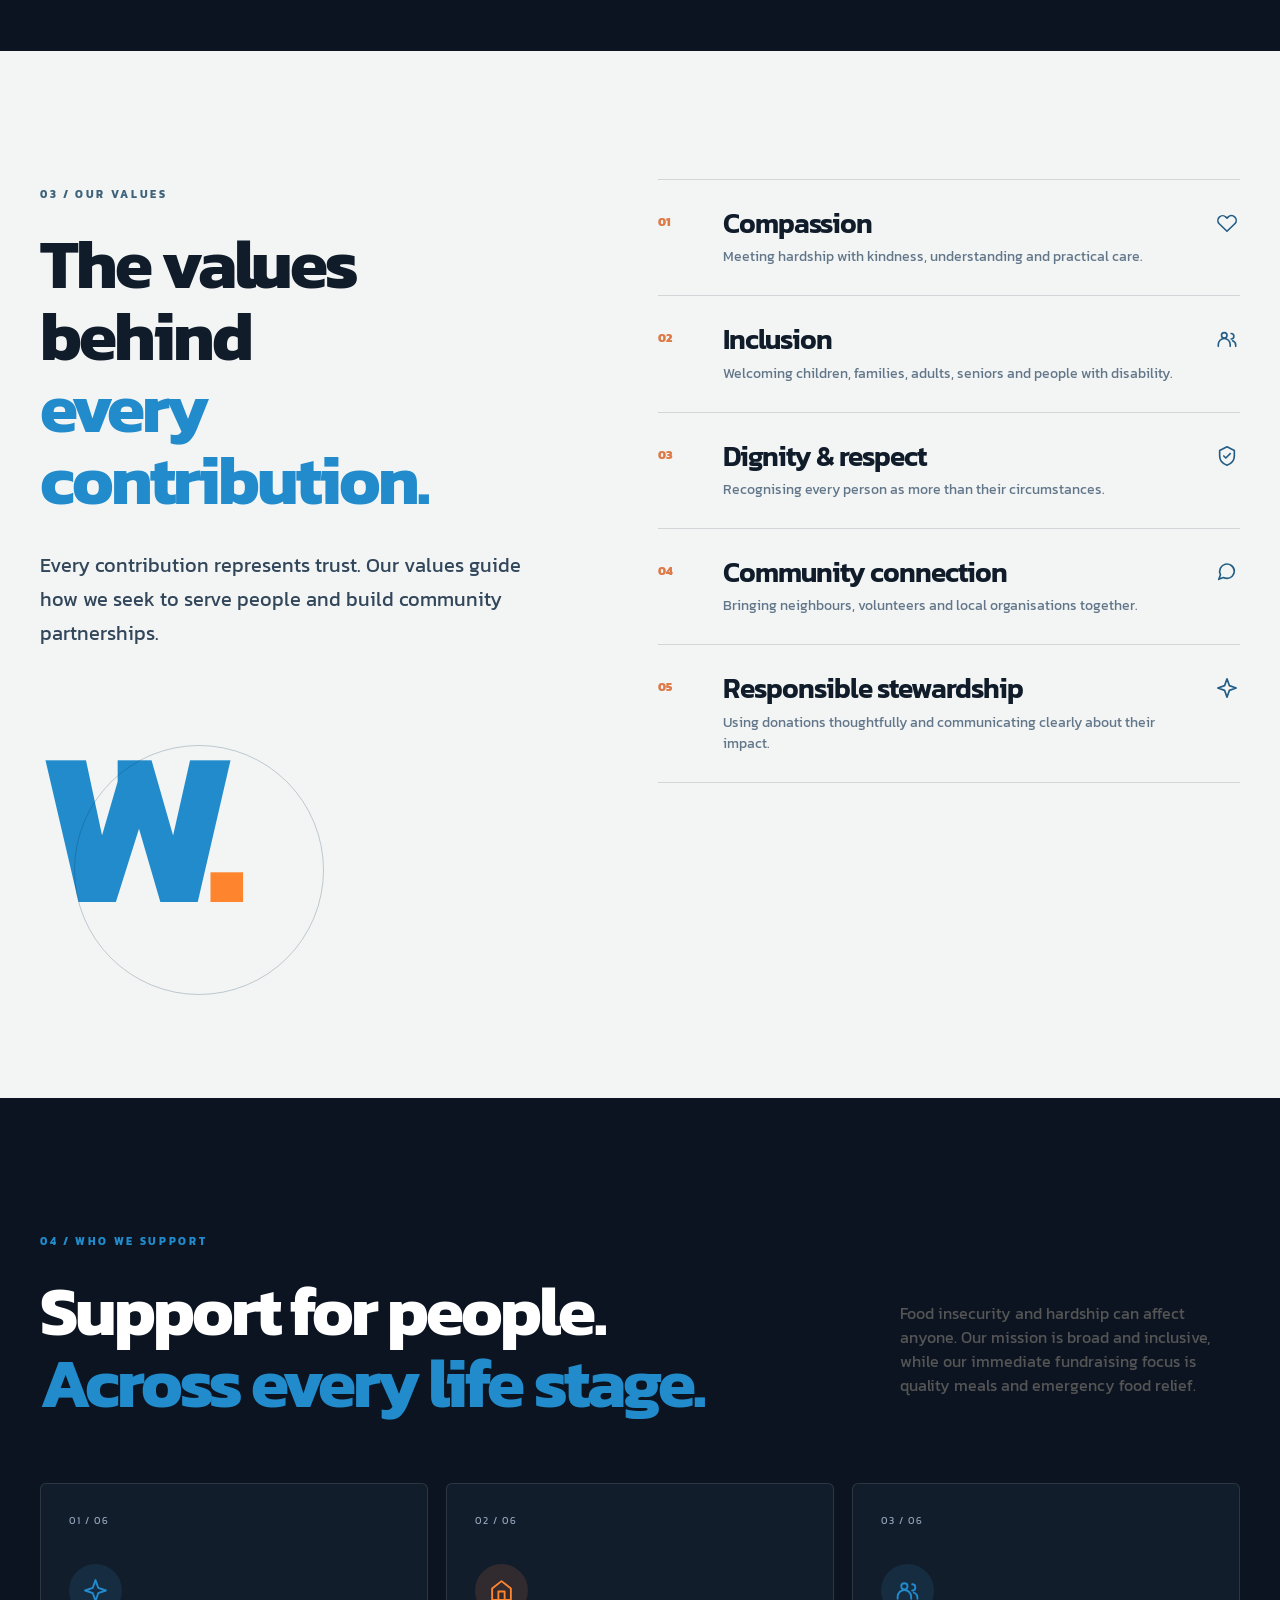
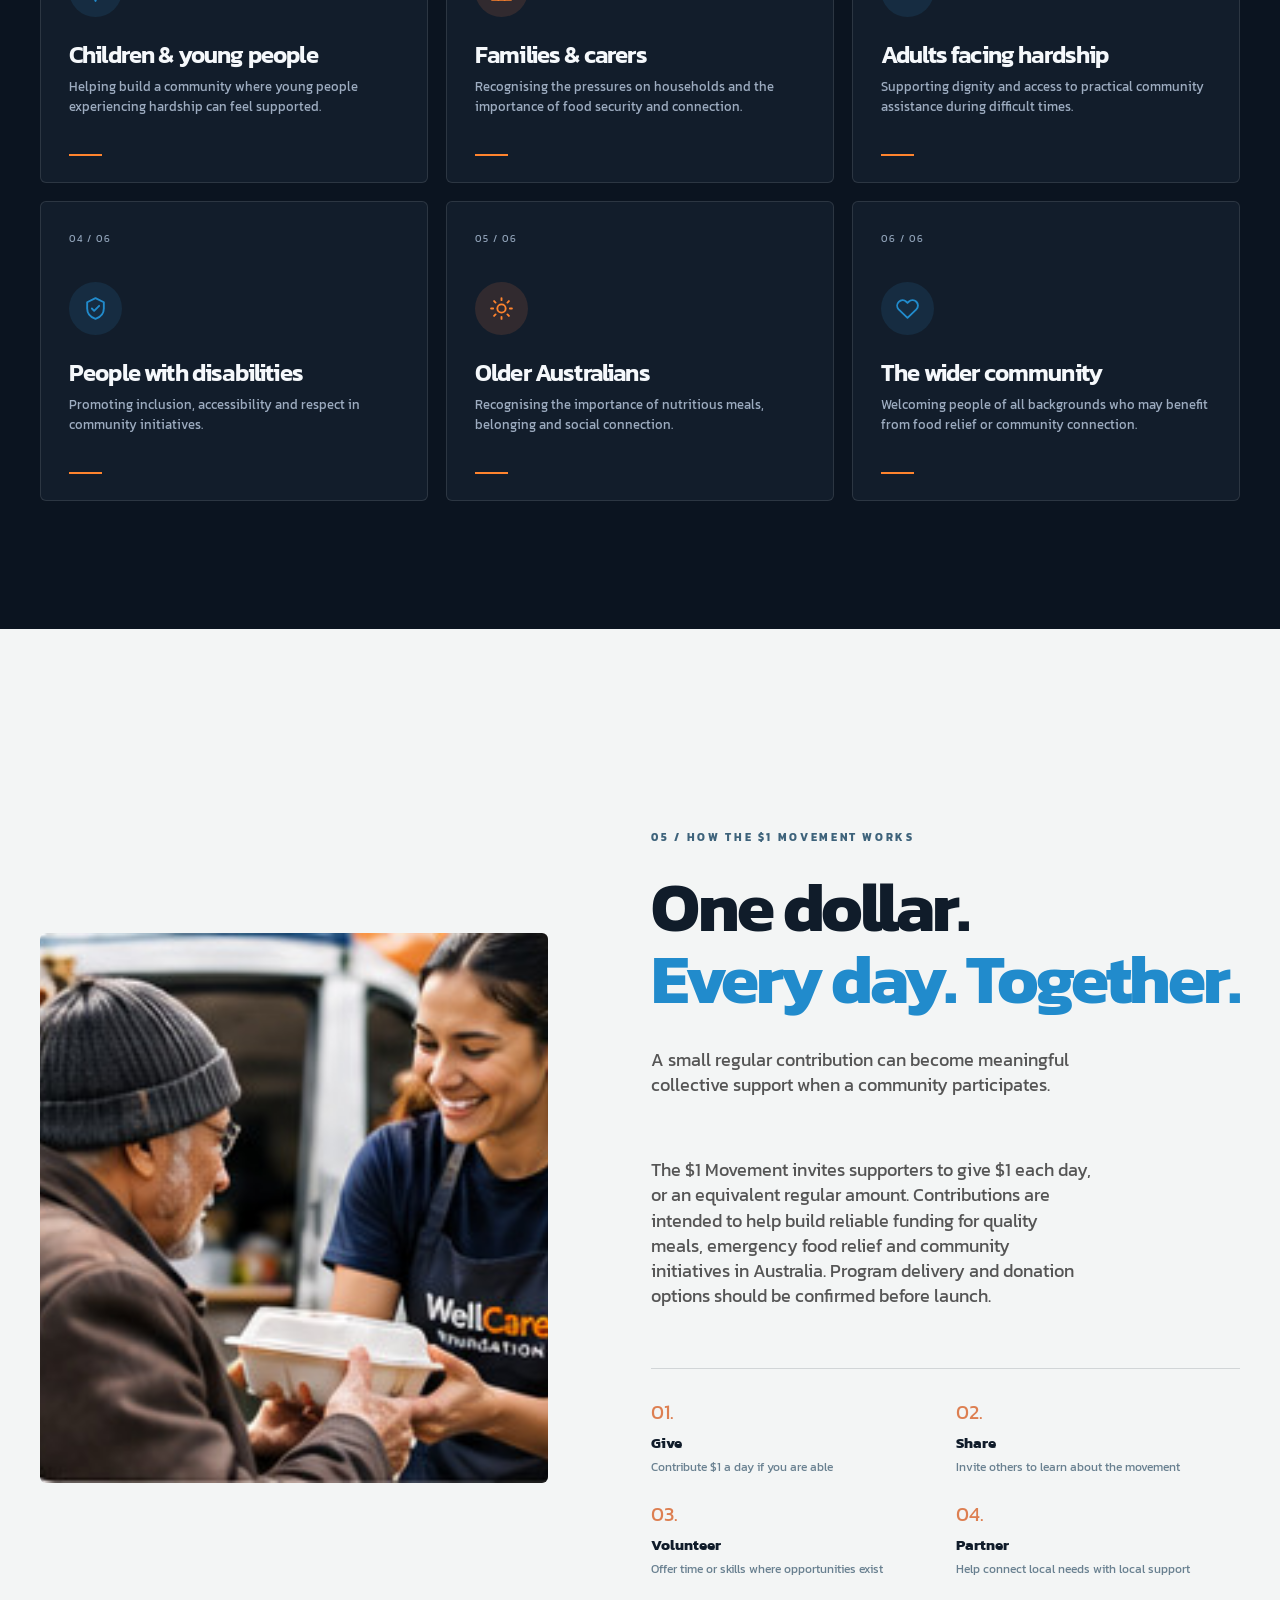
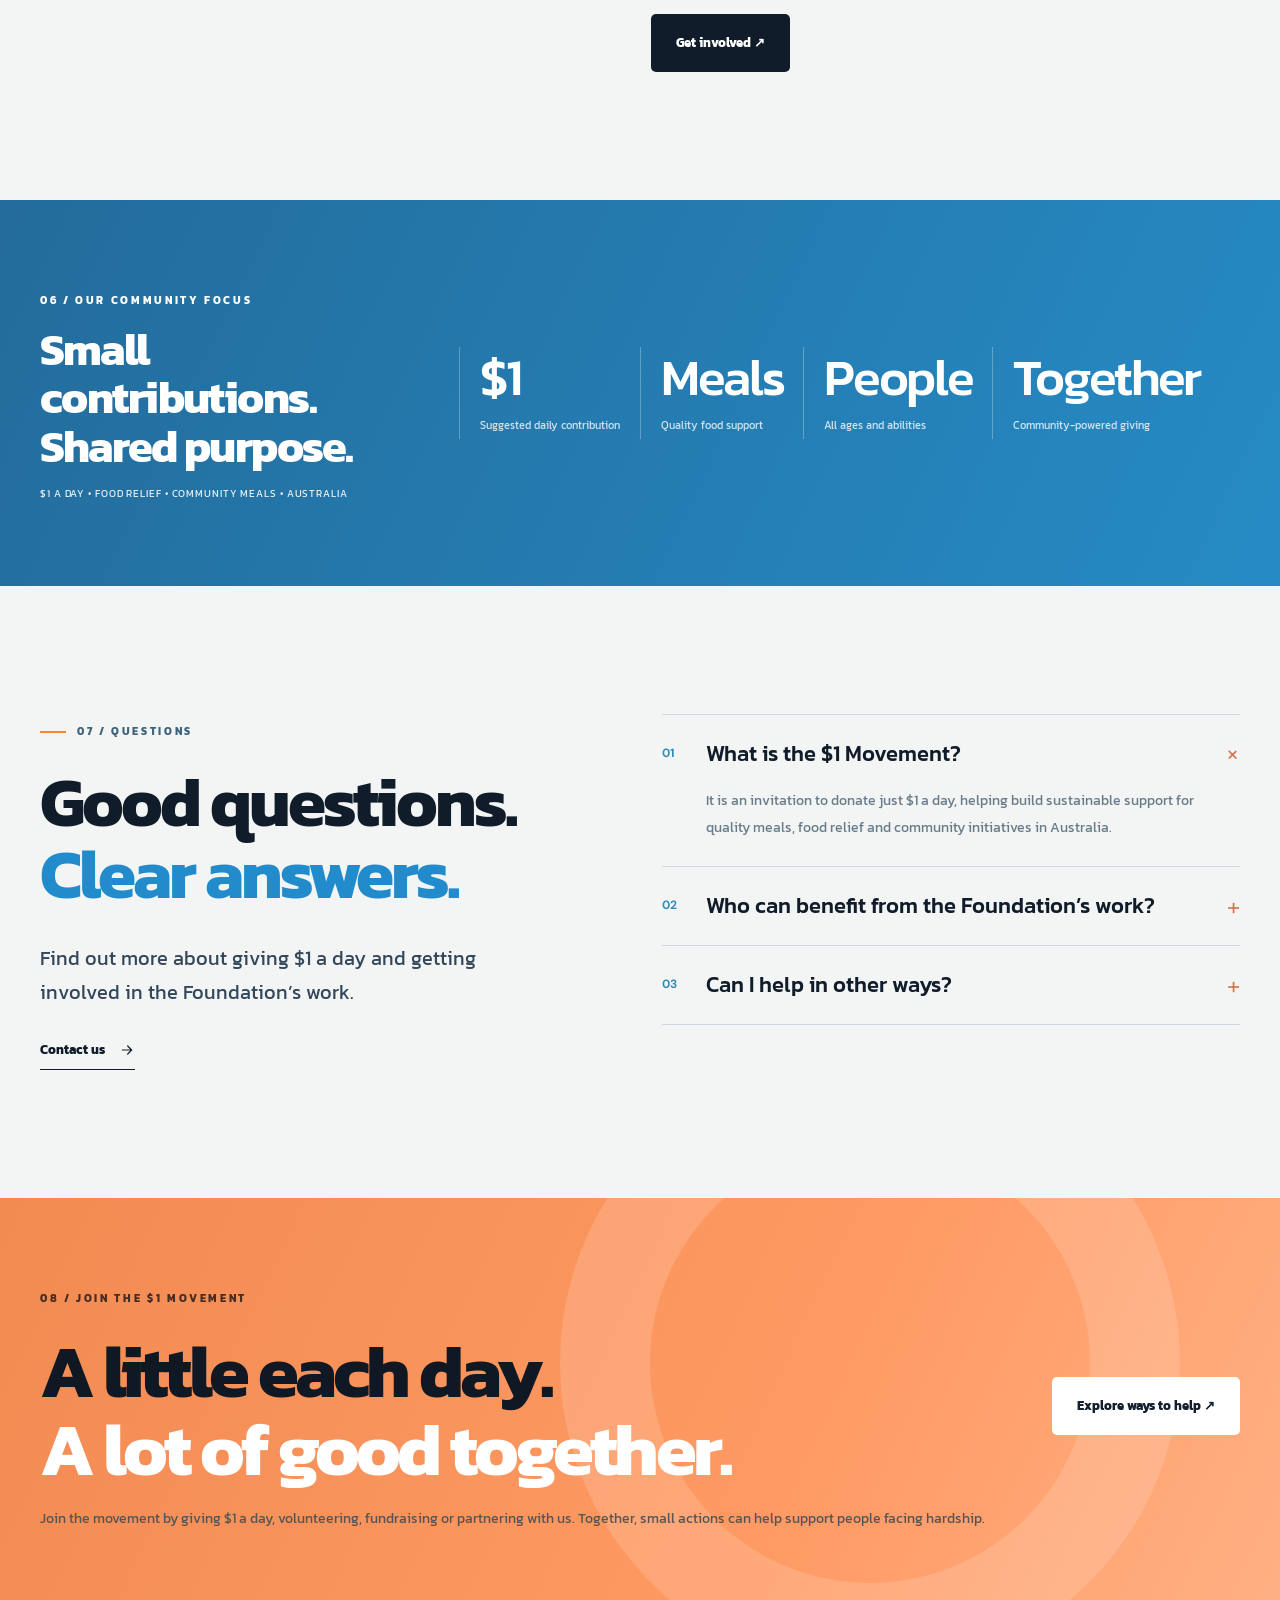
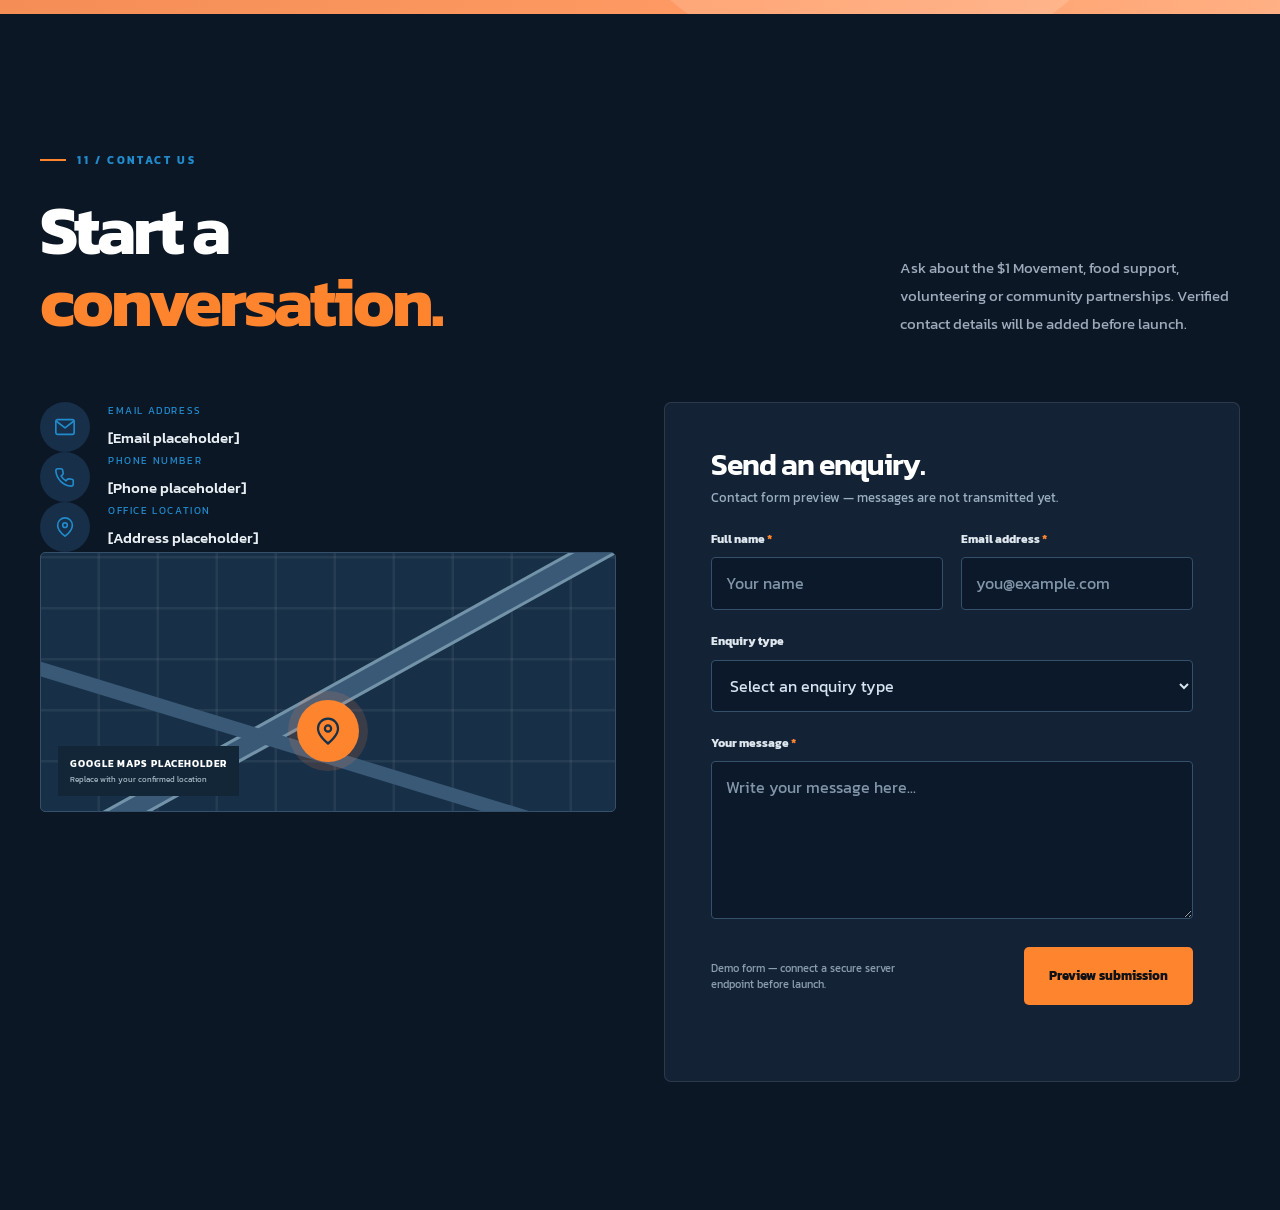
==== commit b7725698: "Second change  with images and footer website files" ====
--- a/about.html
+++ b/about.html
@@ -1,256 +1,207 @@
 <!doctype html>
 <html lang="en-AU">
 <head>
-  <meta charset="utf-8">
-  <meta name="viewport" content="width=device-width, initial-scale=1">
-  <meta name="theme-color" content="#070c13">
-  <meta name="description" content="Learn about Wellcare Foundation's mission, vision and commitment to connection, inclusion and opportunities for children, families, adults, seniors and diverse communities in Australia.">
-  <title>About Us | Wellcare Foundation Australia</title>
-  <link rel="preconnect" href="https://fonts.googleapis.com">
-  <link rel="preconnect" href="https://fonts.gstatic.com" crossorigin>
-  <link href="https://fonts.googleapis.com/css2?family=DM+Sans:wght@400;500;600;700&family=Kanit:wght@400;500;600;700&display=swap" rel="stylesheet">
-  <!-- Your supplied 13,018-line unified stylesheet, not a newly authored CSS file. -->
-  <link rel="stylesheet" href="css/wellcare-foundation-unified.css">
-  <script src="js/wellcare-foundation-main.js" defer></script>
+<meta charset="utf-8"/>
+<meta content="width=device-width, initial-scale=1" name="viewport"/>
+<meta content="#070c13" name="theme-color"/>
+<meta content="Learn about Wellcare Foundation's $1 a Day Movement, our mission to support quality meals, emergency food relief and inclusive communities across Australia." name="description"/>
+<title>About Us | Wellcare Foundation — The $1 Movement</title>
+<link href="https://fonts.googleapis.com" rel="preconnect"/>
+<link crossorigin="" href="https://fonts.gstatic.com" rel="preconnect"/>
+<link href="https://fonts.googleapis.com/css2?family=DM+Sans:wght@400;500;600;700&amp;family=Kanit:wght@400;500;600;700&amp;display=swap" rel="stylesheet"/>
+<!-- Your supplied 13,018-line unified stylesheet, not a newly authored CSS file. -->
+<link href="css/wellcare-foundation-unified.css" rel="stylesheet"/>
+<script defer="" src="js/wellcare-foundation-main.js"></script>
 </head>
 <body class="wf-site">
-  <a class="skip-link" href="#main-content">Skip to main content</a>
-  <div class="scroll-progress" aria-hidden="true"></div>
-
-  <!-- The same SVG icon names and classes used by the homepage. -->
-  <svg xmlns="http://www.w3.org/2000/svg" class="svg-sprite" aria-hidden="true" focusable="false">
-    <symbol id="i-arrow" viewBox="0 0 24 24"><path d="M5 12h14m-6-6 6 6-6 6"/></symbol>
-    <symbol id="i-arrow-up-right" viewBox="0 0 24 24"><path d="M5 19 19 5M7 5h12v12"/></symbol>
-    <symbol id="i-arrow-up" viewBox="0 0 24 24"><path d="M12 19V5m-6 6 6-6 6 6"/></symbol>
-    <symbol id="i-heart" viewBox="0 0 24 24"><path d="M20.5 5.5a5.2 5.2 0 0 0-7.35 0L12 6.65l-1.15-1.15a5.2 5.2 0 0 0-7.35 7.35L12 21l8.5-8.15a5.2 5.2 0 0 0 0-7.35Z"/></symbol>
-    <symbol id="i-people" viewBox="0 0 24 24"><circle cx="9" cy="8" r="3"/><path d="M2.5 20v-2a6.5 6.5 0 0 1 13 0v2m1-14a3 3 0 0 1 0 6m1.5 2a5 5 0 0 1 3.5 4.8V20"/></symbol>
-    <symbol id="i-spark" viewBox="0 0 24 24"><path d="m12 2 2.6 7.4L22 12l-7.4 2.6L12 22l-2.6-7.4L2 12l7.4-2.6L12 2Z"/></symbol>
-    <symbol id="i-shield" viewBox="0 0 24 24"><path d="m12 2 8 4v6c0 5.1-3.4 8.4-8 10-4.6-1.6-8-4.9-8-10V6l8-4Z"/><path d="m8.5 12 2.2 2.2 4.8-4.8"/></symbol>
-    <symbol id="i-sun" viewBox="0 0 24 24"><circle cx="12" cy="12" r="4"/><path d="M12 2v2m0 16v2M4.9 4.9l1.4 1.4m11.4 11.4 1.4 1.4M2 12h2m16 0h2M4.9 19.1l1.4-1.4M17.7 6.3l1.4-1.4"/></symbol>
-    <symbol id="i-home" viewBox="0 0 24 24"><path d="m3 10 9-7 9 7v11H3V10Z"/><path d="M9 21v-8h6v8"/></symbol>
-    <symbol id="i-message" viewBox="0 0 24 24"><path d="M20 11a8 8 0 0 1-8 8 8.8 8.8 0 0 1-4-.9L3 20l1.9-5A8 8 0 1 1 20 11Z"/></symbol>
-    <symbol id="i-pin" viewBox="0 0 24 24"><path d="M20 10c0 6-8 12-8 12S4 16 4 10a8 8 0 1 1 16 0Z"/><circle cx="12" cy="10" r="2.5"/></symbol>
-  </svg>
-
-  <!-- Inline equivalent of the homepage header: avoids editing your existing home component. -->
-  <header class="header__area-3 site-header" id="site-header-bar">
-    <div class="container header__inner-3">
-      <a class="brand header__logo-2" href="index.html#home" aria-label="Wellcare Foundation homepage">
-        <span class="brand__icon" aria-hidden="true"><svg class="icon"><use href="#i-heart"/></svg></span>
-        <span class="brand__words"><span class="brand__name"><span class="brand__blue">Well</span><span class="brand__orange">care</span><span class="brand__period">.</span></span><span class="brand__descriptor">F O U N D A T I O N</span></span>
-      </a>
-      <nav class="header__nav-2 site-nav" id="primary-nav" aria-label="Main navigation">
-        <ul class="main-menu-3 menu-anim">
-          <li><a href="index.html#home">Home</a></li>
-          <li><a href="#about-top" class="is-active" aria-current="page">About Us</a></li>
-          <li><a href="index.html#services">Our Work</a></li>
-          <li><a href="#mission">Mission</a></li>
-          <li><a href="#values">Values</a></li>
-          <li><a href="#who-we-support">Community</a></li>
-          <li><a href="index.html#contact">Contact</a></li>
-        </ul>
-      </nav>
-      <div class="header__nav-icon-3 site-header__actions">
-        <a class="site-header__cta" href="#get-involved">Get involved <svg class="icon" aria-hidden="true"><use href="#i-arrow-up-right"/></svg></a>
-        <button class="site-header__toggle" type="button" aria-controls="primary-nav" aria-expanded="false" aria-label="Open navigation menu"><span></span><span></span><span></span></button>
-      </div>
-    </div>
-  </header>
-  <div class="mobile-backdrop" hidden></div>
-
-  <main id="main-content">
-    <!-- 01: About hero. Uses .hero and .hero__art from your supplied CSS. -->
-    <section class="hero" id="about-top" aria-labelledby="about-heading">
-      <div class="hero__texture" aria-hidden="true"></div>
-      <div class="container hero__inner">
-        <div class="hero__copy reveal">
-          <div class="eyebrow eyebrow--light"><span class="eyebrow__dash"></span> WHO WE ARE <span class="eyebrow__index">/ ABOUT US</span></div>
-          <h1 class="section-title section-title--light" id="about-heading" style="font-size:clamp(52px,7vw,105px);line-height:.98;">A place to <br><span class="text-blue">belong<span class="accent-dot">.</span></span></h1>
-          <p class="hero__intro">At Wellcare Foundation, we believe everyone deserves to feel valued, connected and included. Our community-focused purpose reaches across generations, abilities and backgrounds in Australia.</p>
-          <div class="hero__actions">
-            <a href="#mission" class="btn btn--orange">Our mission <svg class="icon" aria-hidden="true"><use href="#i-arrow-up-right"/></svg></a>
-            <a href="#who-we-support" class="text-link text-link--light">Who we support <svg class="icon" aria-hidden="true"><use href="#i-arrow"/></svg></a>
-          </div>
-          <div class="hero__bottom"><span class="hero__pulse" aria-hidden="true"></span><span>People • Purpose • Community</span></div>
-        </div>
-        <div class="hero__art reveal" role="img" aria-label="Illustrative community event showing volunteers and an older participant" style="background-image:linear-gradient(0deg,rgba(7,12,19,.45),transparent 36%),url('assets/img/about/hero-community.webp');background-size:cover;background-position:53% center;">
-          <div class="hero__floating-card"><span class="round-icon round-icon--blue"><svg class="icon" aria-hidden="true"><use href="#i-heart"/></svg></span><span><strong>Everyone matters</strong><small>Community is at the heart</small></span></div>
-        </div>
-      </div>
-      <div class="hero__side-note" aria-hidden="true">SCROLL TO EXPLORE <span>↓</span></div>
-    </section>
-
-    <!-- 02: Brand ticker. Three spans are intentional for continuous animation. -->
-    <div class="ticker" aria-label="Belonging, inclusion, opportunity and community">
-      <div class="ticker__track" aria-hidden="true">
-        <span>BELONGING <b>✳</b> INCLUSION <b>✳</b> OPPORTUNITY <b>✳</b> COMMUNITY <b>✳</b></span>
-        <span>BELONGING <b>✳</b> INCLUSION <b>✳</b> OPPORTUNITY <b>✳</b> COMMUNITY <b>✳</b></span>
-        <span>BELONGING <b>✳</b> INCLUSION <b>✳</b> OPPORTUNITY <b>✳</b> COMMUNITY <b>✳</b></span>
-      </div>
-    </div>
-
-    <!-- 03: About story. Uses existing about grid, image and typography styles. -->
-    <section class="section section--light about" id="our-story" aria-labelledby="story-heading">
-      <div class="container about__grid">
-        <div class="about__image reveal">
-          <figure class="media-placeholder">
-            <img src="assets/img/about/community-connections.webp" alt="Illustrative image of people of different ages and abilities sharing a community activity" width="1448" height="1086" loading="lazy" decoding="async" style="width:100%;height:550px;object-fit:cover;object-position:center;">
-          </figure>
-          <div class="about__seal" aria-hidden="true"><svg class="icon"><use href="#i-heart"/></svg><span>PEOPLE<br>AT HEART</span></div>
-        </div>
-        <div class="about__content reveal">
-          <div class="eyebrow"><span class="eyebrow__dash"></span> 01 / OUR STORY</div>
-          <h2 class="section-title" id="story-heading">Stronger communities begin with <span class="text-blue">people.</span></h2>
-          <p class="section-lead">Every person has a story. Every family has a journey. Every community grows stronger when people feel seen and included.</p>
-          <p class="body-copy">Wellcare Foundation is an Australian community-focused organisation committed to connection, compassion and meaningful participation. Our purpose extends beyond individual care or support services: we value opportunities that bring people together and recognise their different strengths and experiences.</p>
-          <p class="body-copy">We believe in listening, treating everyone with dignity and encouraging positive connections among individuals, families and the wider community.</p>
-          <div class="about__mini-grid">
-            <div><span class="about__line-number">01.</span><strong>Compassion first</strong><small>People deserve respect and understanding</small></div>
-            <div><span class="about__line-number">02.</span><strong>Community always</strong><small>Belonging grows through connection</small></div>
-          </div>
-          <a href="#values" class="btn btn--dark">Explore our values <svg class="icon" aria-hidden="true"><use href="#i-arrow-up-right"/></svg></a>
-        </div>
-      </div>
-    </section>
-
-    <!-- 04: Mission and vision. Existing .service-card grid; no CSS addition. -->
-    <section class="section section--dark services" id="mission" aria-labelledby="mission-heading">
-      <div class="container">
-        <div class="section-heading reveal">
-          <div><div class="eyebrow eyebrow--light"><span class="eyebrow__dash"></span> 02 / OUR PURPOSE</div><h2 class="section-title section-title--light" id="mission-heading">Rooted in <span class="text-orange">compassion.</span> <br>Guided by purpose.</h2></div>
-          <div class="section-heading__aside"><p>Our mission and vision describe the communities we hope to help build. They are goals, not claims of completed programs or outcomes.</p></div>
-        </div>
-        <div class="services__grid">
-          <article class="service-card reveal">
-            <span class="service-card__top"><span class="service-card__number">01 / MISSION</span><svg class="icon icon--arrow" aria-hidden="true"><use href="#i-arrow-up-right"/></svg></span>
-            <span class="service-card__icon"><svg class="icon" aria-hidden="true"><use href="#i-people"/></svg></span>
-            <h3>Our mission</h3><p>To encourage inclusion, community wellbeing and meaningful opportunities for children, families, adults, seniors and people with disabilities across Australia.</p><span class="service-card__rule"></span>
-          </article>
-          <article class="service-card reveal">
-            <span class="service-card__top"><span class="service-card__number">02 / VISION</span><svg class="icon icon--arrow" aria-hidden="true"><use href="#i-sun"/></svg></span>
-            <span class="service-card__icon"><svg class="icon" aria-hidden="true"><use href="#i-sun"/></svg></span>
-            <h3>Our vision</h3><p>An Australia where everyone feels valued, belongs to a supportive community and has the opportunity to participate and thrive.</p><span class="service-card__rule"></span>
-          </article>
-          <article class="service-card reveal">
-            <span class="service-card__top"><span class="service-card__number">03 / OUR COMMITMENT</span><svg class="icon icon--arrow" aria-hidden="true"><use href="#i-heart"/></svg></span>
-            <span class="service-card__icon"><svg class="icon" aria-hidden="true"><use href="#i-heart"/></svg></span>
-            <h3>Our commitment</h3><p>To listen, value people's experiences, encourage collaboration and keep dignity and belonging at the centre of our approach.</p><span class="service-card__rule"></span>
-          </article>
-        </div>
-      </div>
-    </section>
-
-    <!-- 05: Values. Existing two-column why grid. -->
-    <section class="section section--light why" id="values" aria-labelledby="values-heading">
-      <div class="container why__grid">
-        <div class="why__intro reveal">
-          <div class="eyebrow"><span class="eyebrow__dash"></span> 03 / OUR VALUES</div>
-          <h2 class="section-title" id="values-heading">What matters <span class="text-blue">most.</span></h2>
-          <p class="section-lead">Our values guide how we think, connect and contribute. They help shape an inclusive, respectful culture.</p>
-          <div class="why__graphic" aria-hidden="true"><span>W<span>.</span></span><div class="why__graphic-ring"></div></div>
-        </div>
-        <div class="why__list">
-          <article class="why-item reveal"><span class="why-item__number">01</span><div><h3>Compassion</h3><p>Responding to people with kindness, empathy and understanding.</p></div><svg class="icon" aria-hidden="true"><use href="#i-heart"/></svg></article>
-          <article class="why-item reveal"><span class="why-item__number">02</span><div><h3>Inclusion</h3><p>Valuing diversity and encouraging opportunities for everyone to participate.</p></div><svg class="icon" aria-hidden="true"><use href="#i-people"/></svg></article>
-          <article class="why-item reveal"><span class="why-item__number">03</span><div><h3>Dignity &amp; respect</h3><p>Recognising each person's identity, voice, choices and strengths.</p></div><svg class="icon" aria-hidden="true"><use href="#i-shield"/></svg></article>
-          <article class="why-item reveal"><span class="why-item__number">04</span><div><h3>Connection</h3><p>Building relationships that help people feel welcome and supported.</p></div><svg class="icon" aria-hidden="true"><use href="#i-message"/></svg></article>
-          <article class="why-item reveal"><span class="why-item__number">05</span><div><h3>Collaboration</h3><p>Working alongside people and organisations towards shared community goals.</p></div><svg class="icon" aria-hidden="true"><use href="#i-spark"/></svg></article>
-        </div>
-      </div>
-    </section>
-
-    <!-- 06: Who we support. Card structure is exactly the homepage .service-card markup. -->
-    <section class="section section--dark services" id="who-we-support" aria-labelledby="people-heading">
-      <div class="container">
-        <div class="section-heading reveal">
-          <div><div class="eyebrow eyebrow--light"><span class="eyebrow__dash"></span> 04 / WHO WE SUPPORT</div><h2 class="section-title section-title--light" id="people-heading">Every life stage. <br><span class="text-blue">Every background.</span></h2></div>
-          <div class="section-heading__aside"><p>Our focus is inclusive and extends beyond healthcare. These are community priorities; contact us to confirm what programs and opportunities are currently available.</p></div>
-        </div>
-        <div class="services__grid">
-          <article class="service-card reveal"><span class="service-card__top"><span>01 / 06</span></span><span class="service-card__icon"><svg class="icon" aria-hidden="true"><use href="#i-spark"/></svg></span><h3>Children &amp; young people</h3><p>Encouraging confidence, connection, learning and opportunities to grow.</p><span class="service-card__rule"></span></article>
-          <article class="service-card reveal"><span class="service-card__top"><span>02 / 06</span></span><span class="service-card__icon"><svg class="icon" aria-hidden="true"><use href="#i-home"/></svg></span><h3>Families &amp; carers</h3><p>Recognising families in all their forms and the importance of supportive networks.</p><span class="service-card__rule"></span></article>
-          <article class="service-card reveal"><span class="service-card__top"><span>03 / 06</span></span><span class="service-card__icon"><svg class="icon" aria-hidden="true"><use href="#i-people"/></svg></span><h3>Adults</h3><p>Promoting participation, relationships, personal growth and belonging.</p><span class="service-card__rule"></span></article>
-          <article class="service-card reveal"><span class="service-card__top"><span>04 / 06</span></span><span class="service-card__icon"><svg class="icon" aria-hidden="true"><use href="#i-shield"/></svg></span><h3>People with disabilities</h3><p>Supporting a culture of accessibility, dignity, choice and equal participation.</p><span class="service-card__rule"></span></article>
-          <article class="service-card reveal"><span class="service-card__top"><span>05 / 06</span></span><span class="service-card__icon"><svg class="icon" aria-hidden="true"><use href="#i-sun"/></svg></span><h3>Older Australians</h3><p>Celebrating experience, social connection and active community life.</p><span class="service-card__rule"></span></article>
-          <article class="service-card reveal"><span class="service-card__top"><span>06 / 06</span></span><span class="service-card__icon"><svg class="icon" aria-hidden="true"><use href="#i-heart"/></svg></span><h3>Our wider community</h3><p>Making space for neighbours, volunteers, families and organisations to connect.</p><span class="service-card__rule"></span></article>
-        </div>
-      </div>
-    </section>
-
-    <!-- 07: How we work. Reuses about grid, image and mini cards. -->
-    <section class="section section--light about" id="how-we-work" aria-labelledby="approach-heading">
-      <div class="container about__grid">
-        <div class="about__image reveal">
-          <figure class="media-placeholder">
-            <img src="assets/img/about/inclusive-participation.webp" alt="Illustrative image of a support worker and a wheelchair user visiting an accessible community space" width="1448" height="1086" loading="lazy" decoding="async" style="width:100%;height:550px;object-fit:cover;object-position:center;">
-          </figure>
-        </div>
-        <div class="about__content reveal">
-          <div class="eyebrow"><span class="eyebrow__dash"></span> 05 / HOW WE WORK</div>
-          <h2 class="section-title" id="approach-heading">A community-first <span class="text-blue">approach.</span></h2>
-          <p class="section-lead">We believe meaningful change grows through listening, understanding and bringing people together.</p>
-          <p class="body-copy">Our approach begins by recognising what matters to individuals and communities. We want people to be active participants in shaping opportunities, rather than passive recipients of support.</p>
-          <div class="about__mini-grid">
-            <div><span class="about__line-number">01.</span><strong>Listen</strong><small>Respect lived experiences and priorities</small></div>
-            <div><span class="about__line-number">02.</span><strong>Include</strong><small>Make room for diverse voices</small></div>
-            <div><span class="about__line-number">03.</span><strong>Connect</strong><small>Encourage relationships and belonging</small></div>
-            <div><span class="about__line-number">04.</span><strong>Grow together</strong><small>Learn, adapt and collaborate</small></div>
-          </div>
-          <a href="#get-involved" class="btn btn--dark">Connect with us <svg class="icon" aria-hidden="true"><use href="#i-arrow-up-right"/></svg></a>
-        </div>
-      </div>
-    </section>
-
-    <!-- 08: Australia focus. Numbered columns are principles, NOT performance metrics. -->
-    <section class="stats" aria-labelledby="australia-heading">
-      <div class="container">
-        <div class="stats__intro reveal"><div class="eyebrow eyebrow--light"><span class="eyebrow__dash"></span> 06 / WHERE WE FOCUS</div><h2 id="australia-heading">Our community focus is Australia.</h2><p>PEOPLE • CONNECTION • INCLUSION • OPPORTUNITY</p></div>
-        <div class="stats__grid reveal" aria-label="Our four areas of emphasis">
-          <div class="stat"><span class="stat__value">01</span><span class="stat__label">People</span></div>
-          <div class="stat"><span class="stat__value">02</span><span class="stat__label">Belonging</span></div>
-          <div class="stat"><span class="stat__value">03</span><span class="stat__label">Opportunity</span></div>
-          <div class="stat"><span class="stat__value">04</span><span class="stat__label">Community</span></div>
-        </div>
-      </div>
-    </section>
-
-    <!-- 09: FAQ. Accessible native details elements; script closes other open panels. -->
-    <section class="section section--light faq" id="faq" aria-labelledby="faq-heading">
-      <div class="container faq__grid">
-        <div class="faq__intro reveal"><div class="eyebrow"><span class="eyebrow__dash"></span> 07 / QUESTIONS</div><h2 class="section-title" id="faq-heading">Good questions. <br><span class="text-blue">Clear answers.</span></h2><p class="section-lead">Want to learn more about Wellcare Foundation? Here are a few things people often ask.</p><a href="index.html#contact" class="text-link">Contact us <svg class="icon" aria-hidden="true"><use href="#i-arrow"/></svg></a></div>
-        <div class="faq__items reveal">
-          <details class="faq-item" open><summary><span>01</span> Who does the Foundation aim to support? <span class="faq-item__plus" aria-hidden="true">+</span></summary><p>Our broad focus includes children, young people, families, adults, seniors, people with disabilities and wider communities in Australia. Particular program availability may vary.</p></details>
-          <details class="faq-item"><summary><span>02</span> Does the Foundation operate outside Australia? <span class="faq-item__plus" aria-hidden="true">+</span></summary><p>Our current programs focus on Australia.</p></details>
-          <details class="faq-item"><summary><span>03</span> How can I get involved? <span class="faq-item__plus" aria-hidden="true">+</span></summary><p>You can get in touch to ask about current volunteering, community participation or partnership opportunities. Please confirm availability with our team.</p></details>
-        </div>
-      </div>
-    </section>
-
-    <!-- 10: CTA uses the existing orange .cta section and buttons. -->
-    <section class="cta" id="get-involved" aria-labelledby="cta-heading">
-      <div class="container cta__inner reveal">
-        <div><div class="eyebrow"><span class="eyebrow__dash"></span> 08 / TAKE THE NEXT STEP</div><h2 id="cta-heading">A stronger community <br><em>starts with us.</em></h2><p>Interested in participating, volunteering or working together? We'd welcome a conversation.</p></div>
-        <a href="index.html#contact" class="btn btn--white">Get in touch <svg class="icon" aria-hidden="true"><use href="#i-arrow-up-right"/></svg></a>
-        <div class="cta__shape" aria-hidden="true"></div>
-      </div>
-    </section>
-  </main>
-
-  <!-- Inline equivalent of homepage footer avoids broken cross-page #anchors. -->
-  <footer class="site-footer" id="footer">
-    <div class="container">
-      <div class="site-footer__top">
-        <div class="site-footer__identity">
-          <a class="brand brand--footer" href="index.html#home" aria-label="Wellcare Foundation homepage"><span class="brand__icon" aria-hidden="true"><svg class="icon"><use href="#i-heart"/></svg></span><span class="brand__words"><span class="brand__name"><span class="brand__blue">Well</span><span class="brand__orange">care</span><span class="brand__period">.</span></span><span class="brand__descriptor">F O U N D A T I O N</span></span></a>
-          <p>Supporting people, encouraging opportunities and strengthening connections in Australian communities.</p>
-        </div>
-        <div class="site-footer__links"><h3>Explore</h3><a href="index.html#home">Home</a><a href="#our-story">Our story</a><a href="#mission">Mission &amp; vision</a><a href="#values">Our values</a><a href="#who-we-support">Who we support</a></div>
-        <div class="site-footer__links"><h3>Connect</h3><a href="#how-we-work">How we work</a><a href="index.html#services">Our work</a><a href="#get-involved">Get involved</a><a href="index.html#news">News &amp; updates</a><a href="index.html#contact">Contact</a></div>
-        <div class="site-footer__newsletter"><h3>Stay connected.</h3><p>Receive community updates once subscriptions are available.</p><form id="newsletter-form" class="newsletter-form" novalidate><label class="visually-hidden" for="newsletter-email">Your email address</label><input id="newsletter-email" name="email" type="email" autocomplete="email" placeholder="Your email address" required><button type="submit" aria-label="Preview newsletter signup"><svg class="icon" aria-hidden="true"><use href="#i-arrow"/></svg></button></form><p class="newsletter-status" id="newsletter-status" role="status" aria-live="polite"></p><small>Demo only — no subscription is created or stored.</small></div>
-      </div>
-      <div class="site-footer__bottom"><span>© <span id="footer-year">2026</span> Wellcare Foundation.</span><span>Illustrative photographs are not actual Foundation events.</span><a href="#about-top">Back to top ↑</a></div>
-    </div>
-  </footer>
-  <button class="back-to-top" type="button" aria-label="Back to top"><svg class="icon"><use href="#i-arrow-up"/></svg></button>
+<a class="skip-link" href="#main-content">Skip to main content</a>
+<div aria-hidden="true" class="scroll-progress"></div>
+<!-- The same SVG icon names and classes used by the homepage. -->
+<svg aria-hidden="true" class="svg-sprite" focusable="false" xmlns="http://www.w3.org/2000/svg">
+<symbol id="i-arrow" viewbox="0 0 24 24"><path d="M5 12h14m-6-6 6 6-6 6"></path></symbol>
+<symbol id="i-arrow-up-right" viewbox="0 0 24 24"><path d="M5 19 19 5M7 5h12v12"></path></symbol>
+<symbol id="i-arrow-up" viewbox="0 0 24 24"><path d="M12 19V5m-6 6 6-6 6 6"></path></symbol>
+<symbol id="i-heart" viewbox="0 0 24 24"><path d="M20.5 5.5a5.2 5.2 0 0 0-7.35 0L12 6.65l-1.15-1.15a5.2 5.2 0 0 0-7.35 7.35L12 21l8.5-8.15a5.2 5.2 0 0 0 0-7.35Z"></path></symbol>
+<symbol id="i-people" viewbox="0 0 24 24"><circle cx="9" cy="8" r="3"></circle><path d="M2.5 20v-2a6.5 6.5 0 0 1 13 0v2m1-14a3 3 0 0 1 0 6m1.5 2a5 5 0 0 1 3.5 4.8V20"></path></symbol>
+<symbol id="i-spark" viewbox="0 0 24 24"><path d="m12 2 2.6 7.4L22 12l-7.4 2.6L12 22l-2.6-7.4L2 12l7.4-2.6L12 2Z"></path></symbol>
+<symbol id="i-shield" viewbox="0 0 24 24"><path d="m12 2 8 4v6c0 5.1-3.4 8.4-8 10-4.6-1.6-8-4.9-8-10V6l8-4Z"></path><path d="m8.5 12 2.2 2.2 4.8-4.8"></path></symbol>
+<symbol id="i-sun" viewbox="0 0 24 24"><circle cx="12" cy="12" r="4"></circle><path d="M12 2v2m0 16v2M4.9 4.9l1.4 1.4m11.4 11.4 1.4 1.4M2 12h2m16 0h2M4.9 19.1l1.4-1.4M17.7 6.3l1.4-1.4"></path></symbol>
+<symbol id="i-home" viewbox="0 0 24 24"><path d="m3 10 9-7 9 7v11H3V10Z"></path><path d="M9 21v-8h6v8"></path></symbol>
+<symbol id="i-message" viewbox="0 0 24 24"><path d="M20 11a8 8 0 0 1-8 8 8.8 8.8 0 0 1-4-.9L3 20l1.9-5A8 8 0 1 1 20 11Z"></path></symbol>
+<symbol id="i-pin" viewbox="0 0 24 24"><path d="M20 10c0 6-8 12-8 12S4 16 4 10a8 8 0 1 1 16 0Z"></path><circle cx="12" cy="10" r="2.5"></circle></symbol>
+</svg>
+<div aria-label="Site header" data-include="components/header.html" id="site-header"></div>
+<div class="mobile-backdrop" hidden=""></div>
+<main id="main-content">
+<!-- 01: About hero. Uses .hero and .hero__art from your supplied CSS. -->
+<section aria-labelledby="about-heading" class="hero" id="about-top">
+<div aria-hidden="true" class="hero__texture"></div>
+<div class="container hero__inner">
+<div class="hero__copy reveal">
+<div class="eyebrow eyebrow--light"><span class="eyebrow__dash"></span> THE $1 MOVEMENT <span class="eyebrow__index">/ ABOUT US</span></div>
+<h1 class="section-title section-title--light" id="about-heading" style="font-size:clamp(52px,7vw,105px);line-height:.98;">Small daily giving.<br/><span class="text-blue">Lasting community impact<span class="accent-dot">.</span></span></h1>
+<p class="hero__intro">Wellcare Foundation invites Australians to give just $1 a day. Together, these small contributions can help sustain quality meals, emergency food relief and community initiatives for people experiencing hardship.</p>
+<div class="hero__actions">
+<a class="btn btn--orange" href="#mission">Discover our mission ↗</a>
+<a class="text-link text-link--light" href="#get-involved">How to get involved →</a>
+</div>
+<div class="hero__bottom"><span aria-hidden="true" class="hero__pulse"></span><span>$1 a day • Quality meals • Community</span></div>
+</div>
+<div aria-label="Illustrative photograph of people sharing a community meal" class="hero__art reveal" role="img" style="background-image:linear-gradient(0deg,rgba(7,12,19,.45),transparent 36%),url('img/hero-community1.jpg');background-size:cover;background-position:center;">
+<div class="hero__floating-card"><span class="round-icon round-icon--blue"><svg aria-hidden="true" class="icon"><use href="#i-heart"></use></svg></span><span><strong>Every meal matters</strong><small>Small contributions, shared impact</small></span></div>
+</div>
+</div>
+<div aria-hidden="true" class="hero__side-note">SCROLL TO EXPLORE <span>↓</span></div>
+</section>
+<!-- 02: Brand ticker. Three spans are intentional for continuous animation. -->
+<div aria-label="Belonging, inclusion, opportunity and community" class="ticker">
+<div aria-hidden="true" class="ticker__track">
+<span>GIVE $1 A DAY <b>✳</b> QUALITY MEALS <b>✳</b> FOOD RELIEF <b>✳</b> COMMUNITY <b>✳</b></span>
+<span>GIVE $1 A DAY <b>✳</b> QUALITY MEALS <b>✳</b> FOOD RELIEF <b>✳</b> COMMUNITY <b>✳</b></span>
+<span>GIVE $1 A DAY <b>✳</b> QUALITY MEALS <b>✳</b> FOOD RELIEF <b>✳</b> COMMUNITY <b>✳</b></span>
+</div>
+</div>
+<!-- 03: About story. Uses existing about grid, image and typography styles. -->
+<section aria-labelledby="story-heading" class="section section--light about" id="our-story">
+<div class="container about__grid">
+<div class="about__image reveal">
+<figure class="media-placeholder">
+<img alt="Illustrative image of volunteers preparing food for a community initiative" decoding="async" height="1086" loading="lazy" src="img/about-community1.jpg" style="width:100%;height:550px;object-fit:cover;object-position:center;" width="1448"/>
+</figure>
+<div aria-hidden="true" class="about__seal"><svg class="icon"><use href="#i-heart"></use></svg><span>PEOPLE<br/>AT HEART</span></div>
+</div>
+<div class="about__content reveal">
+<div class="eyebrow">01 / OUR STORY</div>
+<h2 class="section-title" id="story-heading">A little each day.<br/><span class="text-blue">A lot of good together.</span></h2>
+<p class="section-lead">We believe everyone deserves dignity, connection and access to a quality meal when times are difficult.</p>
+<p class="body-copy">Wellcare Foundation is focused on bringing Australians together around practical community support. Through the $1 Movement, we encourage people to contribute a small amount regularly to help build a more sustainable source of funding for meals, emergency food relief and local initiatives.</p>
+<p class="body-copy">Our commitment extends to children, families, adults, older Australians, people with disability and anyone experiencing hardship. We aim to listen, work with local partners and support communities with compassion and respect.</p>
+<div class="about__mini-grid">
+<div><span class="about__line-number">01.</span><strong>Small daily giving</strong><small>$1 a day adds up when we act together</small></div>
+<div><span class="about__line-number">02.</span><strong>People at heart</strong><small>Support delivered with dignity and respect</small></div>
+</div>
+<a class="btn btn--dark" href="#values">Explore our mission ↗</a>
+</div>
+</div>
+</section>
+<!-- 04: Mission and vision. Existing .service-card grid; no CSS addition. -->
+<section aria-labelledby="mission-heading" class="section section--dark services" id="mission">
+<div class="container">
+<div class="section-heading reveal">
+<div><div class="eyebrow eyebrow--light">02 / MISSION &amp; VISION</div><h2 class="section-title section-title--light" id="mission-heading">A simple idea.<br/><span class="text-orange">A shared purpose.</span></h2></div>
+<div class="section-heading__aside"><p>The $1 Movement encourages regular giving to help support food relief and community wellbeing. Our goals describe what we aim to achieve, not verified outcomes.</p></div>
+</div>
+<div class="services__grid">
+<article class="service-card reveal">
+<span class="service-card__top"><span class="service-card__number">01 / MISSION</span><svg aria-hidden="true" class="icon icon--arrow"><use href="#i-arrow-up-right"></use></svg></span>
+<span class="service-card__icon"><svg aria-hidden="true" class="icon"><use href="#i-people"></use></svg></span>
+<h3>Our mission</h3><p>To inspire Australians to give $1 a day and help sustain quality meals, emergency food relief and compassionate community initiatives for people facing hardship.</p><span class="service-card__rule"></span>
+</article>
+<article class="service-card reveal">
+<span class="service-card__top"><span class="service-card__number">02 / VISION</span><svg aria-hidden="true" class="icon icon--arrow"><use href="#i-sun"></use></svg></span>
+<span class="service-card__icon"><svg aria-hidden="true" class="icon"><use href="#i-sun"></use></svg></span>
+<h3>Our vision</h3><p>An Australia where people from every walk of life can access support, feel connected and face difficult times with dignity and hope.</p><span class="service-card__rule"></span>
+</article>
+<article class="service-card reveal">
+<span class="service-card__top"><span class="service-card__number">03 / OUR COMMITMENT</span><svg aria-hidden="true" class="icon icon--arrow"><use href="#i-heart"></use></svg></span>
+<span class="service-card__icon"><svg aria-hidden="true" class="icon"><use href="#i-heart"></use></svg></span>
+<h3>Our commitment</h3><p>To approach fundraising and community support with compassion, inclusion, accountability and meaningful local partnerships.</p><span class="service-card__rule"></span>
+</article>
+</div>
+</div>
+</section>
+<!-- 05: Values. Existing two-column why grid. -->
+<section aria-labelledby="values-heading" class="section section--light why" id="values">
+<div class="container why__grid">
+<div class="why__intro reveal">
+<div class="eyebrow">03 / OUR VALUES</div>
+<h2 class="section-title" id="values-heading">The values behind<br/><span class="text-blue">every contribution.</span></h2>
+<p class="section-lead">Every contribution represents trust. Our values guide how we seek to serve people and build community partnerships.</p>
+<div aria-hidden="true" class="why__graphic"><span>W<span>.</span></span><div class="why__graphic-ring"></div></div>
+</div>
+<div class="why__list">
+<article class="why-item reveal"><span class="why-item__number">01</span><div><h3>Compassion</h3><p>Meeting hardship with kindness, understanding and practical care.</p></div><svg aria-hidden="true" class="icon"><use href="#i-heart"></use></svg></article>
+<article class="why-item reveal"><span class="why-item__number">02</span><div><h3>Inclusion</h3><p>Welcoming children, families, adults, seniors and people with disability.</p></div><svg aria-hidden="true" class="icon"><use href="#i-people"></use></svg></article>
+<article class="why-item reveal"><span class="why-item__number">03</span><div><h3>Dignity &amp; respect</h3><p>Recognising every person as more than their circumstances.</p></div><svg aria-hidden="true" class="icon"><use href="#i-shield"></use></svg></article>
+<article class="why-item reveal"><span class="why-item__number">04</span><div><h3>Community connection</h3><p>Bringing neighbours, volunteers and local organisations together.</p></div><svg aria-hidden="true" class="icon"><use href="#i-message"></use></svg></article>
+<article class="why-item reveal"><span class="why-item__number">05</span><div><h3>Responsible stewardship</h3><p>Using donations thoughtfully and communicating clearly about their impact.</p></div><svg aria-hidden="true" class="icon"><use href="#i-spark"></use></svg></article>
+</div>
+</div>
+</section>
+<!-- 06: Who we support. Card structure is exactly the homepage .service-card markup. -->
+<section aria-labelledby="people-heading" class="section section--dark services" id="who-we-support">
+<div class="container">
+<div class="section-heading reveal">
+<div><div class="eyebrow eyebrow--light">04 / WHO WE SUPPORT</div><h2 class="section-title section-title--light" id="people-heading">Support for people.<br/><span class="text-blue">Across every life stage.</span></h2></div>
+<div class="section-heading__aside"><p>Food insecurity and hardship can affect anyone. Our mission is broad and inclusive, while our immediate fundraising focus is quality meals and emergency food relief.</p></div>
+</div>
+<div class="services__grid">
+<article class="service-card reveal"><span class="service-card__top"><span>01 / 06</span></span><span class="service-card__icon"><svg aria-hidden="true" class="icon"><use href="#i-spark"></use></svg></span><h3>Children &amp; young people</h3><p>Helping build a community where young people experiencing hardship can feel supported.</p><span class="service-card__rule"></span></article>
+<article class="service-card reveal"><span class="service-card__top"><span>02 / 06</span></span><span class="service-card__icon"><svg aria-hidden="true" class="icon"><use href="#i-home"></use></svg></span><h3>Families &amp; carers</h3><p>Recognising the pressures on households and the importance of food security and connection.</p><span class="service-card__rule"></span></article>
+<article class="service-card reveal"><span class="service-card__top"><span>03 / 06</span></span><span class="service-card__icon"><svg aria-hidden="true" class="icon"><use href="#i-people"></use></svg></span><h3>Adults facing hardship</h3><p>Supporting dignity and access to practical community assistance during difficult times.</p><span class="service-card__rule"></span></article>
+<article class="service-card reveal"><span class="service-card__top"><span>04 / 06</span></span><span class="service-card__icon"><svg aria-hidden="true" class="icon"><use href="#i-shield"></use></svg></span><h3>People with disabilities</h3><p>Promoting inclusion, accessibility and respect in community initiatives.</p><span class="service-card__rule"></span></article>
+<article class="service-card reveal"><span class="service-card__top"><span>05 / 06</span></span><span class="service-card__icon"><svg aria-hidden="true" class="icon"><use href="#i-sun"></use></svg></span><h3>Older Australians</h3><p>Recognising the importance of nutritious meals, belonging and social connection.</p><span class="service-card__rule"></span></article>
+<article class="service-card reveal"><span class="service-card__top"><span>06 / 06</span></span><span class="service-card__icon"><svg aria-hidden="true" class="icon"><use href="#i-heart"></use></svg></span><h3>The wider community</h3><p>Welcoming people of all backgrounds who may benefit from food relief or community connection.</p><span class="service-card__rule"></span></article>
+</div>
+</div>
+</section>
+<!-- 07: How we work. Reuses about grid, image and mini cards. -->
+<section aria-labelledby="approach-heading" class="section section--light about" id="how-we-work">
+<div class="container about__grid">
+<div class="about__image reveal">
+<figure class="media-placeholder">
+<img alt="Illustrative image of volunteers preparing food packs" decoding="async" height="1086" loading="lazy" src="img/gallery-021.jpg" style="width:100%;height:550px;object-fit:cover;object-position:center;" width="1448"/>
+</figure>
+</div>
+<div class="about__content reveal">
+<div class="eyebrow">05 / HOW THE $1 MOVEMENT WORKS</div>
+<h2 class="section-title" id="approach-heading">One dollar.<br/><span class="text-blue">Every day. Together.</span></h2>
+<p class="section-lead">A small regular contribution can become meaningful collective support when a community participates.</p>
+<p class="body-copy">The $1 Movement invites supporters to give $1 each day, or an equivalent regular amount. Contributions are intended to help build reliable funding for quality meals, emergency food relief and community initiatives in Australia. Program delivery and donation options should be confirmed before launch.</p>
+<div class="about__mini-grid">
+<div><span class="about__line-number">01.</span><strong>Give</strong><small>Contribute $1 a day if you are able</small></div>
+<div><span class="about__line-number">02.</span><strong>Share</strong><small>Invite others to learn about the movement</small></div>
+<div><span class="about__line-number">03.</span><strong>Volunteer</strong><small>Offer time or skills where opportunities exist</small></div>
+<div><span class="about__line-number">04.</span><strong>Partner</strong><small>Help connect local needs with local support</small></div>
+</div>
+<a class="btn btn--dark" href="#get-involved">Get involved ↗</a>
+</div>
+</div>
+</section>
+<!-- 08: Australia focus. Numbered columns are principles, NOT performance metrics. -->
+<section aria-labelledby="australia-heading" class="stats">
+<div class="container">
+<div class="stats__intro reveal"><div class="eyebrow eyebrow--light">06 / OUR COMMUNITY FOCUS</div><h2 id="australia-heading">Small contributions. Shared purpose.</h2><p>$1 A DAY • FOOD RELIEF • COMMUNITY MEALS • AUSTRALIA</p></div>
+<div aria-label="Our four areas of emphasis" class="stats__grid reveal">
+<div class="stat"><span class="stat__value">$1</span><span class="stat__label">Suggested daily contribution</span></div>
+<div class="stat"><span class="stat__value">Meals</span><span class="stat__label">Quality food support</span></div>
+<div class="stat"><span class="stat__value">People</span><span class="stat__label">All ages and abilities</span></div>
+<div class="stat"><span class="stat__value">Together</span><span class="stat__label">Community-powered giving</span></div>
+</div>
+</div>
+</section>
+<!-- 09: FAQ. Accessible native details elements; script closes other open panels. -->
+<section aria-labelledby="faq-heading" class="section section--light faq" id="faq">
+<div class="container faq__grid">
+<div class="faq__intro reveal"><div class="eyebrow"><span class="eyebrow__dash"></span> 07 / QUESTIONS</div><h2 class="section-title" id="faq-heading">Good questions. <br/><span class="text-blue">Clear answers.</span></h2><p class="section-lead">Find out more about giving $1 a day and getting involved in the Foundation’s work.</p><a class="text-link" href="index.html#contact">Contact us <svg aria-hidden="true" class="icon"><use href="#i-arrow"></use></svg></a></div>
+<div class="faq__items reveal">
+<details class="faq-item" open=""><summary><span>01</span> What is the $1 Movement? <span aria-hidden="true" class="faq-item__plus">+</span></summary><p>It is an invitation to donate just $1 a day, helping build sustainable support for quality meals, food relief and community initiatives in Australia.</p></details>
+<details class="faq-item"><summary><span>02</span> Who can benefit from the Foundation’s work? <span aria-hidden="true" class="faq-item__plus">+</span></summary><p>The Foundation aims to support children, families, adults, seniors, people with disability and others facing hardship. Specific program availability should be confirmed directly.</p></details>
+<details class="faq-item"><summary><span>03</span> Can I help in other ways? <span aria-hidden="true" class="faq-item__plus">+</span></summary><p>Yes. You can ask about volunteering, fundraising, partnerships or sharing the $1 Movement with others.</p></details>
+</div>
+</div>
+</section>
+<!-- 10: CTA uses the existing orange .cta section and buttons. -->
+<section aria-labelledby="cta-heading" class="cta" id="get-involved">
+<div class="container cta__inner reveal">
+<div><div class="eyebrow">08 / JOIN THE $1 MOVEMENT</div><h2 id="cta-heading">A little each day.<br/><em>A lot of good together.</em></h2><p>Join the movement by giving $1 a day, volunteering, fundraising or partnering with us. Together, small actions can help support people facing hardship.</p></div>
+<a class="btn btn--white" href="index.html#contact">Explore ways to help ↗</a>
+<div aria-hidden="true" class="cta__shape"></div>
+</div>
+</section>
+</main>
+<div data-include="components/footer.html" id="site-footer">
+</div>
+<button aria-label="Back to top" class="back-to-top" type="button"><svg class="icon"><use href="#i-arrow-up"></use></svg></button>
 </body>
-</html>
+</html>
